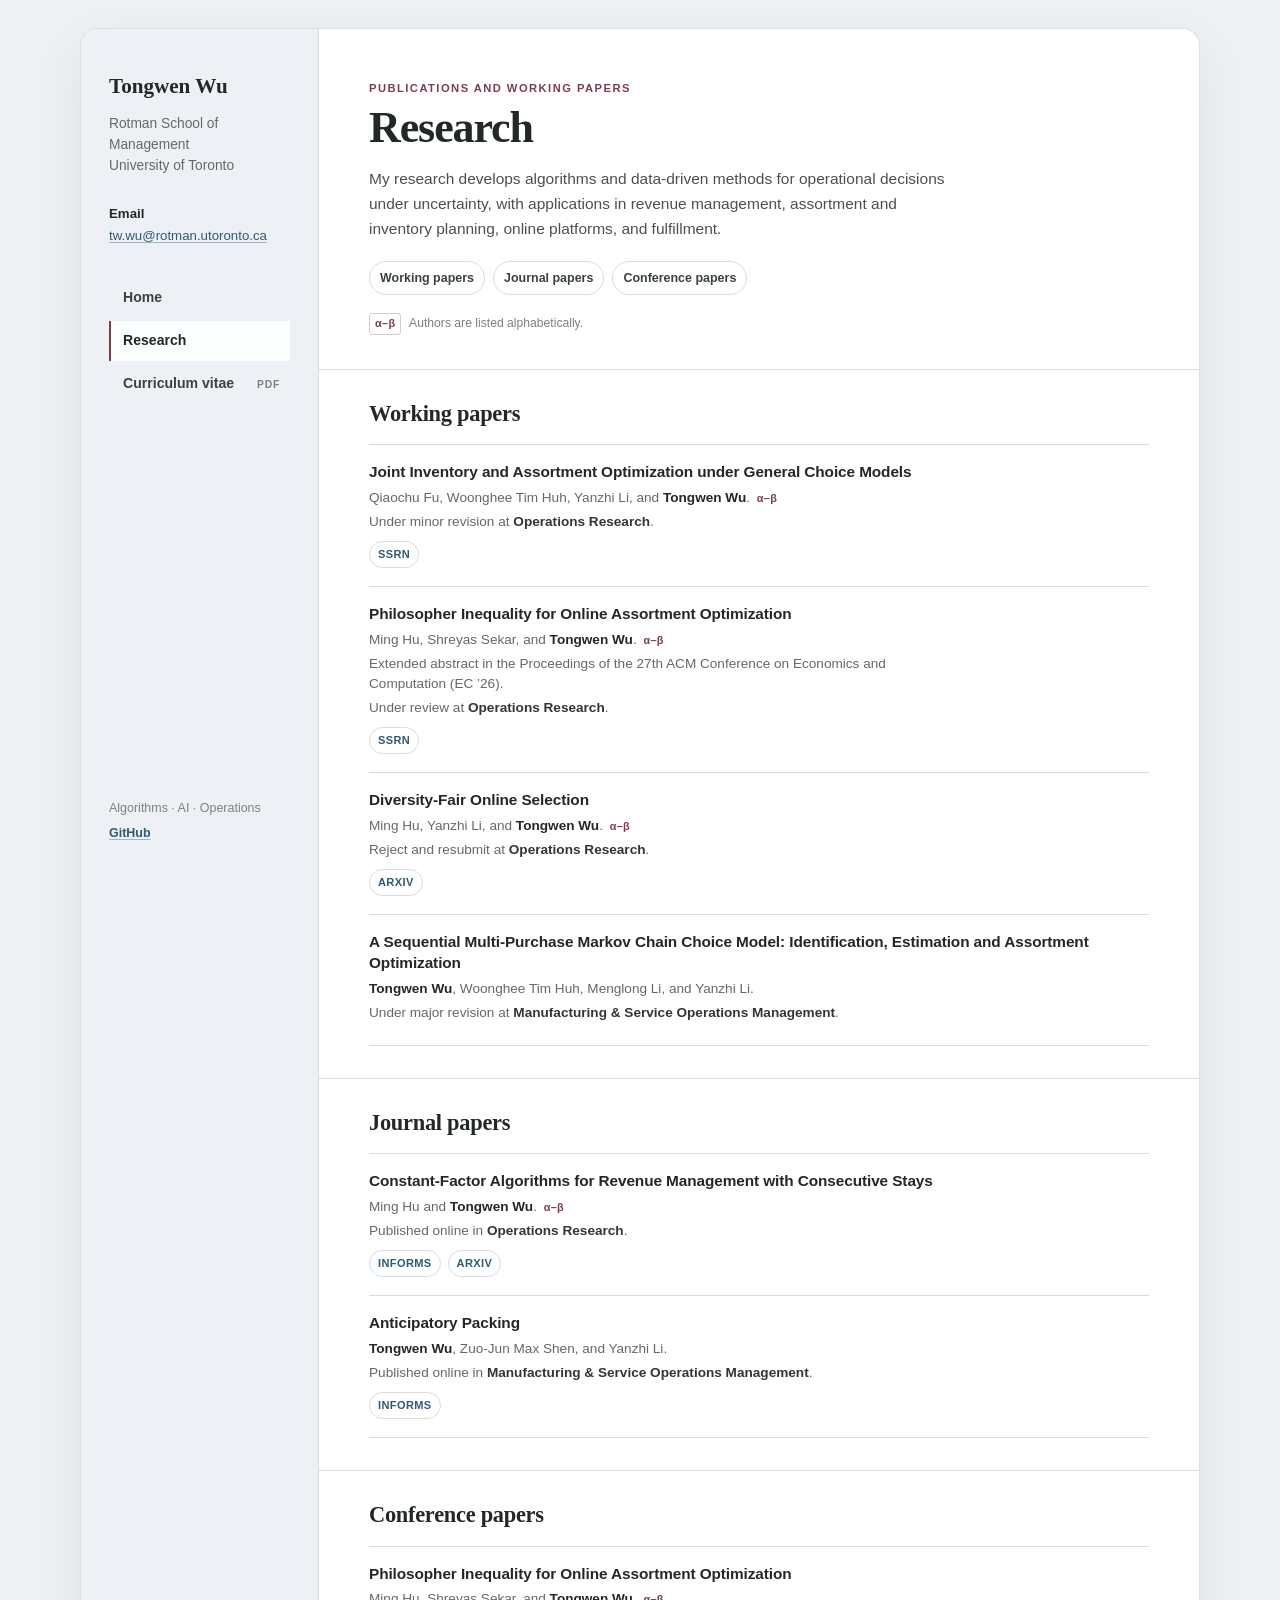
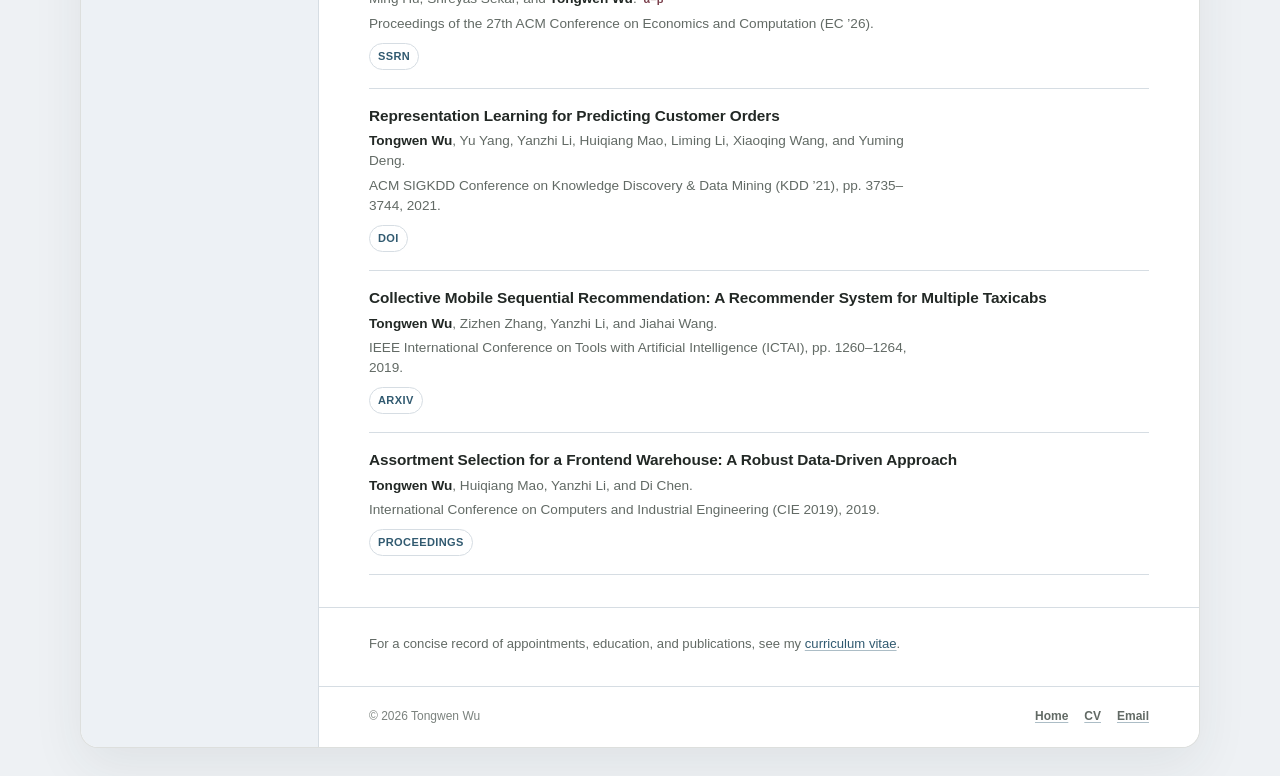
==== research.html @ c8f0261d "Add Constant-Factor paper publisher link" ====
<!doctype html>
<html lang="en">
<head>
  <meta charset="utf-8">
  <meta name="viewport" content="width=device-width, initial-scale=1">
  <meta name="theme-color" content="#eef1f4">
  <meta name="description" content="Research by Tongwen Wu on data-driven decision-making, revenue management, online algorithms, and platform design.">
  <meta property="og:type" content="website">
  <meta property="og:url" content="https://wtw666.github.io/research.html">
  <meta property="og:title" content="Research · Tongwen Wu">
  <meta property="og:description" content="Working papers, journal papers, and conference publications in operations, algorithms, and AI.">
  <meta property="og:image" content="https://wtw666.github.io/assets/og.jpg">
  <meta property="og:image:width" content="1200">
  <meta property="og:image:height" content="630">
  <meta property="og:image:alt" content="Tongwen Wu — Operations, Algorithms, and AI">
  <meta name="twitter:card" content="summary_large_image">
  <title>Research · Tongwen Wu</title>
  <link rel="stylesheet" href="styles.css">
  <script defer src="script.js"></script>
  <!-- Google tag (gtag.js) -->
  <script async src="https://www.googletagmanager.com/gtag/js?id=G-4ZFYF3Q4NW"></script>
  <script>
    window.dataLayer = window.dataLayer || [];
    function gtag(){dataLayer.push(arguments);}
    gtag('js', new Date());
    gtag('config', 'G-4ZFYF3Q4NW');
  </script>
</head>
<body>
  <a class="skip-link" href="#main">Skip to content</a>

  <div class="site-frame">
    <aside class="profile-rail" aria-label="Profile and navigation">
      <div class="rail-inner">
        <div>
          <a class="rail-name" href="index.html">Tongwen Wu</a>
          <p class="rail-affiliation">Rotman School of Management<br>University of Toronto</p>
          <p class="rail-contact">
            <span>Email</span>
            <a href="mailto:tw.wu@rotman.utoronto.ca">tw.wu@rotman.utoronto.ca</a>
          </p>
        </div>

        <nav class="rail-nav" aria-label="Primary navigation">
          <a href="index.html">Home</a>
          <a href="research.html" aria-current="page">Research</a>
          <a href="assets/Tongwen_Wu_CV.pdf">Curriculum vitae <span>PDF</span></a>
        </nav>

        <div class="rail-footer">
          <p>Algorithms · AI · Operations</p>
          <a href="https://github.com/wtw666">GitHub</a>
        </div>
      </div>
    </aside>

    <div class="page-panel">
      <header class="mobile-header">
        <a class="mobile-name" href="index.html">Tongwen Wu</a>
        <nav aria-label="Mobile navigation">
          <a href="index.html">Home</a>
          <a href="research.html" aria-current="page">Research</a>
          <a href="assets/Tongwen_Wu_CV.pdf">CV</a>
        </nav>
      </header>

      <main id="main" class="research-main">
        <header class="page-heading">
          <p class="eyebrow">Publications and working papers</p>
          <h1>Research</h1>
          <p class="intro">
            My research develops algorithms and data-driven methods for operational decisions under uncertainty, with applications in revenue management, assortment and inventory planning, online platforms, and fulfillment.
          </p>
          <nav class="section-index" aria-label="Research sections">
            <a href="#working-papers">Working papers</a>
            <a href="#journal-papers">Journal papers</a>
            <a href="#conference-papers">Conference papers</a>
          </nav>
          <p class="author-order-note"><span>α–β</span> Authors are listed alphabetically.</p>
        </header>

        <section class="research-section" aria-labelledby="working-papers">
          <h2 id="working-papers">Working papers</h2>
          <ol class="publication-list">
            <li class="publication-entry">
              <h3>Joint Inventory and Assortment Optimization under General Choice Models</h3>
              <p class="authors">Qiaochu Fu, Woonghee Tim Huh, Yanzhi Li, and <strong>Tongwen Wu</strong>. <span class="author-order" aria-label="Authors listed alphabetically">α–β</span></p>
              <p class="venue">Under minor revision at <strong>Operations Research</strong>.</p>
              <p class="resource-links"><a href="https://papers.ssrn.com/sol3/papers.cfm?abstract_id=7009619">SSRN</a></p>
            </li>

            <li class="publication-entry">
              <h3>Philosopher Inequality for Online Assortment Optimization</h3>
              <p class="authors">Ming Hu, Shreyas Sekar, and <strong>Tongwen Wu</strong>. <span class="author-order" aria-label="Authors listed alphabetically">α–β</span></p>
              <p class="venue">Extended abstract in the Proceedings of the 27th ACM Conference on Economics and Computation (EC ’26).</p>
              <p class="venue">Under review at <strong>Operations Research</strong>.</p>
              <p class="resource-links"><a href="https://papers.ssrn.com/sol3/papers.cfm?abstract_id=6926638">SSRN</a></p>
            </li>

            <li class="publication-entry">
              <h3>Diversity-Fair Online Selection</h3>
              <p class="authors">Ming Hu, Yanzhi Li, and <strong>Tongwen Wu</strong>. <span class="author-order" aria-label="Authors listed alphabetically">α–β</span></p>
              <p class="venue">Reject and resubmit at <strong>Operations Research</strong>.</p>
              <p class="resource-links"><a href="https://arxiv.org/abs/2504.10389">arXiv</a></p>
            </li>

            <li class="publication-entry" id="multi-purchase-markov">
              <h3>A Sequential Multi-Purchase Markov Chain Choice Model: Identification, Estimation and Assortment Optimization</h3>
              <p class="authors"><strong>Tongwen Wu</strong>, Woonghee Tim Huh, Menglong Li, and Yanzhi Li.</p>
              <p class="venue">Under major revision at <strong>Manufacturing &amp; Service Operations Management</strong>.</p>
            </li>
          </ol>
        </section>

        <section class="research-section" aria-labelledby="journal-papers">
          <h2 id="journal-papers">Journal papers</h2>
          <ol class="publication-list">
            <li class="publication-entry">
              <h3>Constant-Factor Algorithms for Revenue Management with Consecutive Stays</h3>
              <p class="authors">Ming Hu and <strong>Tongwen Wu</strong>. <span class="author-order" aria-label="Authors listed alphabetically">α–β</span></p>
              <p class="venue">Published online in <strong>Operations Research</strong>.</p>
              <p class="resource-links"><a href="https://pubsonline.informs.org/doi/abs/10.1287/opre.2025.1994">INFORMS</a><a href="https://arxiv.org/abs/2506.00909">arXiv</a></p>
            </li>

            <li class="publication-entry" id="anticipatory-packing">
              <h3>Anticipatory Packing</h3>
              <p class="authors"><strong>Tongwen Wu</strong>, Zuo-Jun Max Shen, and Yanzhi Li.</p>
              <p class="venue">Published online in <strong>Manufacturing &amp; Service Operations Management</strong>.</p>
              <p class="resource-links"><a href="https://pubsonline.informs.org/doi/abs/10.1287/msom.2024.0866?journalCode=msom">INFORMS</a></p>
            </li>
          </ol>
        </section>

        <section class="research-section" aria-labelledby="conference-papers">
          <h2 id="conference-papers">Conference papers</h2>
          <ol class="publication-list">
            <li class="publication-entry">
              <h3>Philosopher Inequality for Online Assortment Optimization</h3>
              <p class="authors">Ming Hu, Shreyas Sekar, and <strong>Tongwen Wu</strong>. <span class="author-order" aria-label="Authors listed alphabetically">α–β</span></p>
              <p class="venue">Proceedings of the 27th ACM Conference on Economics and Computation (EC ’26).</p>
              <p class="resource-links"><a href="https://papers.ssrn.com/sol3/papers.cfm?abstract_id=6926638">SSRN</a></p>
            </li>

            <li class="publication-entry">
              <h3>Representation Learning for Predicting Customer Orders</h3>
              <p class="authors"><strong>Tongwen Wu</strong>, Yu Yang, Yanzhi Li, Huiqiang Mao, Liming Li, Xiaoqing Wang, and Yuming Deng.</p>
              <p class="venue">ACM SIGKDD Conference on Knowledge Discovery &amp; Data Mining (KDD ’21), pp. 3735–3744, 2021.</p>
              <p class="resource-links"><a href="https://doi.org/10.1145/3447548.3467170">DOI</a></p>
            </li>

            <li class="publication-entry">
              <h3>Collective Mobile Sequential Recommendation: A Recommender System for Multiple Taxicabs</h3>
              <p class="authors"><strong>Tongwen Wu</strong>, Zizhen Zhang, Yanzhi Li, and Jiahai Wang.</p>
              <p class="venue">IEEE International Conference on Tools with Artificial Intelligence (ICTAI), pp. 1260–1264, 2019.</p>
              <p class="resource-links"><a href="https://arxiv.org/abs/1906.09372">arXiv</a></p>
            </li>

            <li class="publication-entry">
              <h3>Assortment Selection for a Frontend Warehouse: A Robust Data-Driven Approach</h3>
              <p class="authors"><strong>Tongwen Wu</strong>, Huiqiang Mao, Yanzhi Li, and Di Chen.</p>
              <p class="venue">International Conference on Computers and Industrial Engineering (CIE 2019), 2019.</p>
              <p class="resource-links"><a href="https://www.proceedings.com/content/052/052787webtoc.pdf">Proceedings</a></p>
            </li>
          </ol>
        </section>

        <p class="research-note">
          For a concise record of appointments, education, and publications, see my <a href="assets/Tongwen_Wu_CV.pdf">curriculum vitae</a>.
        </p>
      </main>

      <footer class="site-footer">
        <span>© <span id="year">2026</span> Tongwen Wu</span>
        <div>
          <a href="index.html">Home</a>
          <a href="assets/Tongwen_Wu_CV.pdf">CV</a>
          <a href="mailto:tw.wu@rotman.utoronto.ca">Email</a>
        </div>
      </footer>
    </div>
  </div>

  <!-- Cloudflare Web Analytics --><script type='module' src='https://static.cloudflareinsights.com/beacon.min.js' data-cf-beacon='{"token": "7970414050414902a3745abfa31a09fa"}'></script><!-- End Cloudflare Web Analytics -->
</body>
</html>
---- styles.css ----
:root {
  --canvas: #eef1f4;
  --paper: #ffffff;
  --rail: #edf1f5;
  --soft: #f5f7f9;
  --ink: #222825;
  --muted: #626a65;
  --faint: #7b827e;
  --rule: #d6dde3;
  --pine: #365f56;
  --pine-dark: #294940;
  --burgundy: #7a3f4b;
  --link: #315a70;
  --serif: Charter, "Iowan Old Style", "Palatino Linotype", Palatino, Georgia, serif;
  --sans: -apple-system, BlinkMacSystemFont, "Segoe UI", Helvetica, Arial, sans-serif;
}

*,
*::before,
*::after {
  box-sizing: border-box;
}

html {
  scroll-behavior: smooth;
}

body {
  margin: 0;
  background: var(--canvas);
  color: var(--ink);
  font-family: var(--sans);
  font-size: 15.5px;
  line-height: 1.62;
  text-rendering: optimizeLegibility;
  -webkit-font-smoothing: antialiased;
}

img {
  display: block;
  max-width: 100%;
}

a {
  color: var(--link);
  text-decoration-color: rgba(49, 90, 112, 0.4);
  text-underline-offset: 0.18em;
  text-decoration-thickness: 1px;
}

a:hover {
  color: var(--pine-dark);
  text-decoration-color: currentColor;
}

a:focus-visible {
  outline: 2px solid var(--burgundy);
  outline-offset: 3px;
  border-radius: 2px;
}

p,
h1,
h2,
h3,
figure,
dl,
dd,
ol,
ul {
  margin-top: 0;
}

h1,
h2,
h3 {
  font-family: var(--serif);
  color: var(--ink);
}

h1 {
  margin-bottom: 18px;
  font-size: clamp(2.25rem, 4vw, 2.75rem);
  font-weight: 600;
  letter-spacing: -0.025em;
  line-height: 1.08;
}

h2 {
  margin-bottom: 12px;
  font-size: 1.46rem;
  font-weight: 600;
  letter-spacing: -0.012em;
  line-height: 1.22;
}

h3 {
  margin-bottom: 6px;
  font-size: 1.02rem;
  font-weight: 600;
  line-height: 1.35;
}

.skip-link {
  position: fixed;
  z-index: 100;
  top: 12px;
  left: 12px;
  transform: translateY(-160%);
  padding: 8px 12px;
  border: 1px solid var(--pine);
  border-radius: 4px;
  background: var(--paper);
  color: var(--pine-dark);
  font-weight: 700;
}

.skip-link:focus {
  transform: translateY(0);
}

.site-frame {
  display: grid;
  grid-template-columns: 238px minmax(0, 1fr);
  width: min(1120px, calc(100% - 48px));
  min-height: calc(100vh - 56px);
  margin: 28px auto;
  overflow: clip;
  border: 1px solid rgba(99, 108, 101, 0.22);
  border-radius: 18px;
  background: var(--paper);
  box-shadow: 0 18px 52px rgba(46, 51, 47, 0.075);
}

.profile-rail {
  border-right: 1px solid var(--rule);
  background: var(--rail);
}

.rail-inner {
  position: sticky;
  top: 28px;
  display: flex;
  flex-direction: column;
  min-height: calc(100vh - 58px);
  padding: 40px 28px 28px;
}

.rail-name,
.mobile-name {
  color: var(--ink);
  font-family: var(--serif);
  font-weight: 700;
  text-decoration: none;
}

.rail-name {
  display: inline-block;
  margin-bottom: 11px;
  font-size: 1.32rem;
}

.rail-affiliation {
  margin-bottom: 28px;
  color: var(--muted);
  font-size: 0.86rem;
  line-height: 1.5;
}

.rail-contact {
  margin-bottom: 32px;
  font-size: 0.83rem;
  line-height: 1.45;
}

.rail-contact span {
  display: block;
  margin-bottom: 3px;
  color: var(--ink);
  font-weight: 700;
}

.rail-contact a {
  overflow-wrap: anywhere;
}

.rail-nav {
  display: grid;
  gap: 3px;
}

.rail-nav a {
  display: flex;
  align-items: baseline;
  justify-content: space-between;
  min-height: 40px;
  padding: 8px 10px 8px 12px;
  border-left: 2px solid transparent;
  color: #39423e;
  font-size: 0.88rem;
  font-weight: 600;
  text-decoration: none;
}

.rail-nav a:hover {
  background: rgba(255, 255, 255, 0.58);
  color: var(--pine-dark);
}

.rail-nav a[aria-current="page"] {
  border-left-color: var(--burgundy);
  background: rgba(255, 255, 255, 0.82);
  color: var(--ink);
}

.rail-nav a span {
  color: var(--faint);
  font-size: 0.64rem;
  font-weight: 700;
  letter-spacing: 0.08em;
}

.rail-footer {
  margin-top: auto;
  padding-top: 28px;
  color: var(--faint);
  font-size: 0.78rem;
}

.rail-footer p {
  margin-bottom: 5px;
}

.rail-footer a {
  font-weight: 600;
}

.page-panel {
  min-width: 0;
  background: var(--paper);
}

.mobile-header {
  display: none;
}

.section-block,
.page-heading,
.research-section,
.contact-band {
  padding-right: 50px;
  padding-left: 50px;
}

.section-block {
  padding-top: 36px;
  padding-bottom: 36px;
  border-top: 1px solid var(--rule);
}

.hero {
  display: grid;
  grid-template-columns: minmax(0, 1fr) 170px;
  gap: 34px;
  align-items: start;
  padding-top: 50px;
  padding-bottom: 42px;
  border-top: 0;
}

.hero-copy {
  max-width: 670px;
}

.eyebrow {
  margin-bottom: 8px;
  color: var(--burgundy);
  font-size: 0.7rem;
  font-weight: 800;
  letter-spacing: 0.13em;
  line-height: 1.3;
  text-transform: uppercase;
}

.profile-intro {
  max-width: 68ch;
  margin-bottom: 26px;
  color: #454d49;
}

.hero h2 {
  max-width: 26ch;
  margin-bottom: 10px;
  font-size: 1.42rem;
}

.intro {
  max-width: 68ch;
  color: #48514d;
}

.hero .intro {
  margin-bottom: 20px;
}

.research-fields {
  display: grid;
  grid-template-columns: repeat(2, minmax(0, 1fr));
  gap: 8px;
  margin: 0 0 20px;
  padding: 0;
  list-style: none;
}

.research-fields li {
  display: flex;
  align-items: center;
  min-height: 38px;
  padding: 7px 11px;
  border: 1px solid var(--rule);
  border-left: 3px solid var(--pine);
  border-radius: 5px;
  background: var(--soft);
  color: #303733;
  font-size: 0.82rem;
  font-weight: 700;
  line-height: 1.3;
}

.hero-links {
  display: flex;
  flex-wrap: wrap;
  gap: 8px;
  margin-bottom: 0;
}

.hero-links a {
  display: inline-flex;
  align-items: center;
  min-height: 36px;
  padding: 6px 11px;
  border: 1px solid var(--rule);
  border-radius: 999px;
  background: var(--paper);
  color: var(--ink);
  font-size: 0.8rem;
  font-weight: 700;
  text-decoration: none;
}

.hero-links a:first-child {
  border-color: var(--pine);
  background: var(--pine);
  color: #fff;
}

.hero-links a:hover {
  border-color: var(--pine);
  color: var(--pine-dark);
}

.hero-links a:first-child:hover {
  background: var(--pine-dark);
  color: #fff;
}

.portrait {
  margin: 4px 0 0;
}

.portrait img {
  width: 170px;
  height: auto;
  border: 1px solid var(--rule);
  border-radius: 12px;
  background: var(--soft);
}

.section-heading {
  margin-bottom: 22px;
}

.section-heading h2 {
  margin-bottom: 0;
}

.heading-with-link {
  display: flex;
  align-items: end;
  justify-content: space-between;
  gap: 20px;
}

.heading-with-link > a {
  flex: 0 0 auto;
  font-size: 0.82rem;
  font-weight: 700;
}

.academic-path {
  display: grid;
  grid-template-columns: repeat(2, minmax(0, 1fr));
  gap: 0 28px;
  margin-bottom: 0;
}

.academic-path > div {
  display: grid;
  grid-template-columns: 66px minmax(0, 1fr);
  gap: 12px;
  padding: 14px 0;
  border-top: 1px solid var(--rule);
}

.academic-path dt {
  color: var(--burgundy);
  font-size: 0.72rem;
  font-weight: 800;
  letter-spacing: 0.03em;
}

.academic-path dd {
  margin-bottom: 0;
}

.academic-path strong,
.academic-path span {
  display: block;
}

.academic-path strong {
  margin-bottom: 2px;
  font-family: var(--serif);
  font-size: 0.96rem;
  line-height: 1.35;
}

.academic-path span {
  color: var(--muted);
  font-size: 0.82rem;
  line-height: 1.45;
}

.agenda-list {
  display: grid;
  gap: 10px;
  counter-reset: research-theme;
}

.agenda-list article {
  display: grid;
  grid-template-columns: 34px minmax(0, 1fr);
  gap: 12px;
  align-items: start;
  padding: 15px 17px;
  border: 1px solid var(--rule);
  border-radius: 9px;
  background: var(--soft);
  counter-increment: research-theme;
}

.agenda-list article::before {
  content: "0" counter(research-theme);
  padding-top: 1px;
  color: var(--pine);
  font-family: var(--serif);
  font-size: 0.88rem;
  font-weight: 700;
}

.agenda-list h3 {
  margin-bottom: 3px;
  font-family: var(--sans);
  font-size: 0.9rem;
  font-weight: 750;
}

.agenda-list p {
  margin-bottom: 0;
  color: var(--muted);
  font-size: 0.86rem;
  line-height: 1.5;
}

.selected-publications,
.publication-list {
  margin-bottom: 0;
  padding: 0;
  list-style: none;
}

.selected-publications {
  border-bottom: 1px solid var(--rule);
}

.selected-publications > li {
  display: grid;
  grid-template-columns: 138px minmax(0, 1fr);
  gap: 22px;
  padding: 19px 0 18px;
  border-top: 1px solid var(--rule);
}

.publication-status {
  margin-bottom: 0;
  color: var(--pine);
  font-size: 0.68rem;
  font-weight: 800;
  letter-spacing: 0.055em;
  line-height: 1.45;
  text-transform: uppercase;
}

.selected-publications h3 {
  margin-bottom: 5px;
  font-size: 1rem;
}

.selected-publications li > div > p:not(.resource-links) {
  margin-bottom: 8px;
  color: var(--muted);
  font-size: 0.86rem;
  line-height: 1.52;
}

.resource-links {
  display: flex;
  flex-wrap: wrap;
  gap: 7px;
  margin-bottom: 0;
}

.resource-links a {
  display: inline-flex;
  align-items: center;
  min-height: 27px;
  padding: 2px 8px;
  border: 1px solid var(--rule);
  border-radius: 999px;
  color: var(--link);
  font-size: 0.69rem;
  font-weight: 800;
  letter-spacing: 0.035em;
  line-height: 1;
  text-decoration: none;
  text-transform: uppercase;
}

.resource-links a:hover {
  border-color: var(--pine);
  color: var(--pine-dark);
}

.background-copy {
  max-width: 70ch;
}

.background-copy p {
  margin-bottom: 14px;
  color: #49514d;
}

.background-copy p:last-child {
  margin-bottom: 0;
}

.contact-band {
  display: grid;
  grid-template-columns: 0.75fr 1.25fr;
  gap: 30px;
  padding-top: 30px;
  padding-bottom: 30px;
  border-top: 1px solid var(--rule);
  background: var(--soft);
}

.contact-band h2 {
  margin-bottom: 0;
  font-size: 1.28rem;
}

.contact-band p {
  margin-bottom: 6px;
  color: var(--muted);
  font-size: 0.88rem;
}

.site-footer {
  display: flex;
  align-items: center;
  justify-content: space-between;
  gap: 20px;
  padding: 20px 50px;
  border-top: 1px solid var(--rule);
  color: var(--faint);
  font-size: 0.75rem;
}

.site-footer div {
  display: flex;
  flex-wrap: wrap;
  gap: 16px;
}

.site-footer a {
  color: var(--muted);
  font-weight: 600;
}

.page-heading {
  padding-top: 52px;
  padding-bottom: 34px;
}

.page-heading h1 {
  margin-bottom: 15px;
}

.page-heading .intro {
  margin-bottom: 20px;
}

.section-index {
  display: flex;
  flex-wrap: wrap;
  gap: 8px;
  margin-bottom: 18px;
}

.section-index a {
  display: inline-flex;
  align-items: center;
  min-height: 34px;
  padding: 5px 10px;
  border: 1px solid var(--rule);
  border-radius: 999px;
  color: #39423e;
  font-size: 0.78rem;
  font-weight: 700;
  text-decoration: none;
}

.section-index a:hover {
  border-color: var(--pine);
  color: var(--pine-dark);
}

.author-order-note {
  margin-bottom: 0;
  color: var(--faint);
  font-size: 0.76rem;
}

.author-order-note span,
.author-order {
  display: inline-block;
  color: var(--burgundy);
  font-family: var(--sans);
  font-size: 0.68rem;
  font-weight: 800;
  letter-spacing: 0.03em;
}

.author-order-note span {
  margin-right: 5px;
  padding: 1px 5px;
  border: 1px solid rgba(122, 63, 75, 0.28);
  border-radius: 3px;
}

.author-order {
  margin-left: 3px;
}

.research-section {
  padding-top: 30px;
  padding-bottom: 32px;
  border-top: 1px solid var(--rule);
}

.research-section h2 {
  margin-bottom: 17px;
  font-size: 1.4rem;
  scroll-margin-top: 26px;
}

.publication-list {
  border-bottom: 1px solid var(--rule);
}

.publication-entry {
  padding: 17px 0 18px;
  border-top: 1px solid var(--rule);
}

.publication-entry h3 {
  margin-bottom: 5px;
  font-family: var(--sans);
  font-size: 0.96rem;
  font-weight: 750;
  letter-spacing: -0.006em;
}

.publication-entry p {
  max-width: 74ch;
}

.publication-entry .authors,
.publication-entry .venue {
  margin-bottom: 4px;
  color: var(--muted);
  font-size: 0.85rem;
  line-height: 1.48;
}

.publication-entry .authors strong {
  color: var(--ink);
}

.publication-entry .venue strong {
  color: #303733;
}

.publication-entry .resource-links {
  margin-top: 9px;
}

#anticipatory-packing {
  scroll-margin-top: 26px;
}

.research-note {
  margin: 0;
  padding: 25px 50px 32px;
  border-top: 1px solid var(--rule);
  color: var(--muted);
  font-size: 0.82rem;
}

@media (max-width: 1020px) {
  .site-frame {
    grid-template-columns: 218px minmax(0, 1fr);
    width: calc(100% - 28px);
    margin: 14px auto;
  }

  .rail-inner {
    top: 14px;
    min-height: calc(100vh - 30px);
    padding-right: 22px;
    padding-left: 22px;
  }

  .section-block,
  .page-heading,
  .research-section,
  .contact-band {
    padding-right: 38px;
    padding-left: 38px;
  }

  .hero {
    grid-template-columns: minmax(0, 1fr) 152px;
    gap: 26px;
  }

  .portrait img {
    width: 152px;
  }

  .site-footer {
    padding-right: 38px;
    padding-left: 38px;
  }

  .research-note {
    padding-right: 38px;
    padding-left: 38px;
  }
}

@media (max-width: 820px) {
  body {
    background: var(--paper);
  }

  .site-frame {
    display: block;
    width: 100%;
    min-height: 100vh;
    margin: 0;
    border: 0;
    border-radius: 0;
    box-shadow: none;
  }

  .profile-rail {
    display: none;
  }

  .mobile-header {
    position: sticky;
    z-index: 20;
    top: 0;
    display: flex;
    align-items: center;
    justify-content: space-between;
    gap: 20px;
    min-height: 58px;
    padding: 9px 28px;
    border-bottom: 1px solid var(--rule);
    background: rgba(255, 255, 255, 0.96);
    backdrop-filter: blur(10px);
  }

  .mobile-name {
    flex: 0 0 auto;
    font-size: 1.03rem;
  }

  .mobile-header nav {
    display: flex;
    align-items: center;
    gap: 17px;
  }

  .mobile-header nav a {
    position: relative;
    display: inline-flex;
    align-items: center;
    min-height: 38px;
    color: var(--muted);
    font-size: 0.78rem;
    font-weight: 700;
    text-decoration: none;
  }

  .mobile-header nav a[aria-current="page"] {
    color: var(--ink);
  }

  .mobile-header nav a[aria-current="page"]::after {
    position: absolute;
    right: 0;
    bottom: 1px;
    left: 0;
    height: 2px;
    background: var(--burgundy);
    content: "";
  }

  .research-section h2,
  #anticipatory-packing {
    scroll-margin-top: 76px;
  }
}

@media (max-width: 640px) {
  body {
    font-size: 15px;
  }

  .mobile-header {
    padding-right: 20px;
    padding-left: 20px;
  }

  .section-block,
  .page-heading,
  .research-section,
  .contact-band {
    padding-right: 24px;
    padding-left: 24px;
  }

  .hero {
    grid-template-columns: minmax(0, 1fr) 125px;
    gap: 22px;
    padding-top: 36px;
    padding-bottom: 32px;
  }

  .portrait img {
    width: 125px;
  }

  h1 {
    font-size: 2.18rem;
  }

  .hero h2 {
    font-size: 1.28rem;
  }

  .section-block {
    padding-top: 31px;
    padding-bottom: 31px;
  }

  .academic-path {
    grid-template-columns: 1fr;
  }

  .selected-publications > li {
    grid-template-columns: 1fr;
    gap: 7px;
  }

  .publication-status {
    max-width: 42ch;
  }

  .contact-band {
    grid-template-columns: 1fr;
    gap: 12px;
  }

  .site-footer {
    padding-right: 24px;
    padding-left: 24px;
  }

  .research-note {
    padding-right: 24px;
    padding-left: 24px;
  }
}

@media (max-width: 520px) {
  .mobile-header {
    align-items: flex-start;
    padding-top: 10px;
    padding-bottom: 8px;
  }

  .mobile-header nav {
    gap: 12px;
  }

  .hero {
    grid-template-columns: 1fr;
  }

  .portrait {
    order: -1;
    margin-top: 0;
  }

  .portrait img {
    width: 106px;
    border-radius: 9px;
  }

  .research-fields {
    grid-template-columns: 1fr;
  }

  .heading-with-link {
    align-items: flex-start;
    flex-direction: column;
    gap: 8px;
  }

  .academic-path > div {
    grid-template-columns: 58px minmax(0, 1fr);
  }

  .agenda-list article {
    grid-template-columns: 30px minmax(0, 1fr);
    padding-right: 14px;
    padding-left: 14px;
  }

  .site-footer {
    align-items: flex-start;
    flex-direction: column;
    gap: 8px;
  }
}

@media (max-width: 380px) {
  .mobile-header {
    display: block;
  }

  .mobile-name {
    display: inline-block;
    margin-bottom: 3px;
  }

  .mobile-header nav {
    justify-content: space-between;
  }
}

@media (prefers-reduced-motion: reduce) {
  html {
    scroll-behavior: auto;
  }
}

@media print {
  body {
    background: #fff;
    color: #000;
  }

  .site-frame {
    display: block;
    width: 100%;
    margin: 0;
    border: 0;
    box-shadow: none;
  }

  .profile-rail,
  .mobile-header,
  .hero-links,
  .section-index,
  .site-footer {
    display: none;
  }

  .section-block,
  .page-heading,
  .research-section,
  .contact-band {
    padding-right: 0;
    padding-left: 0;
  }
}
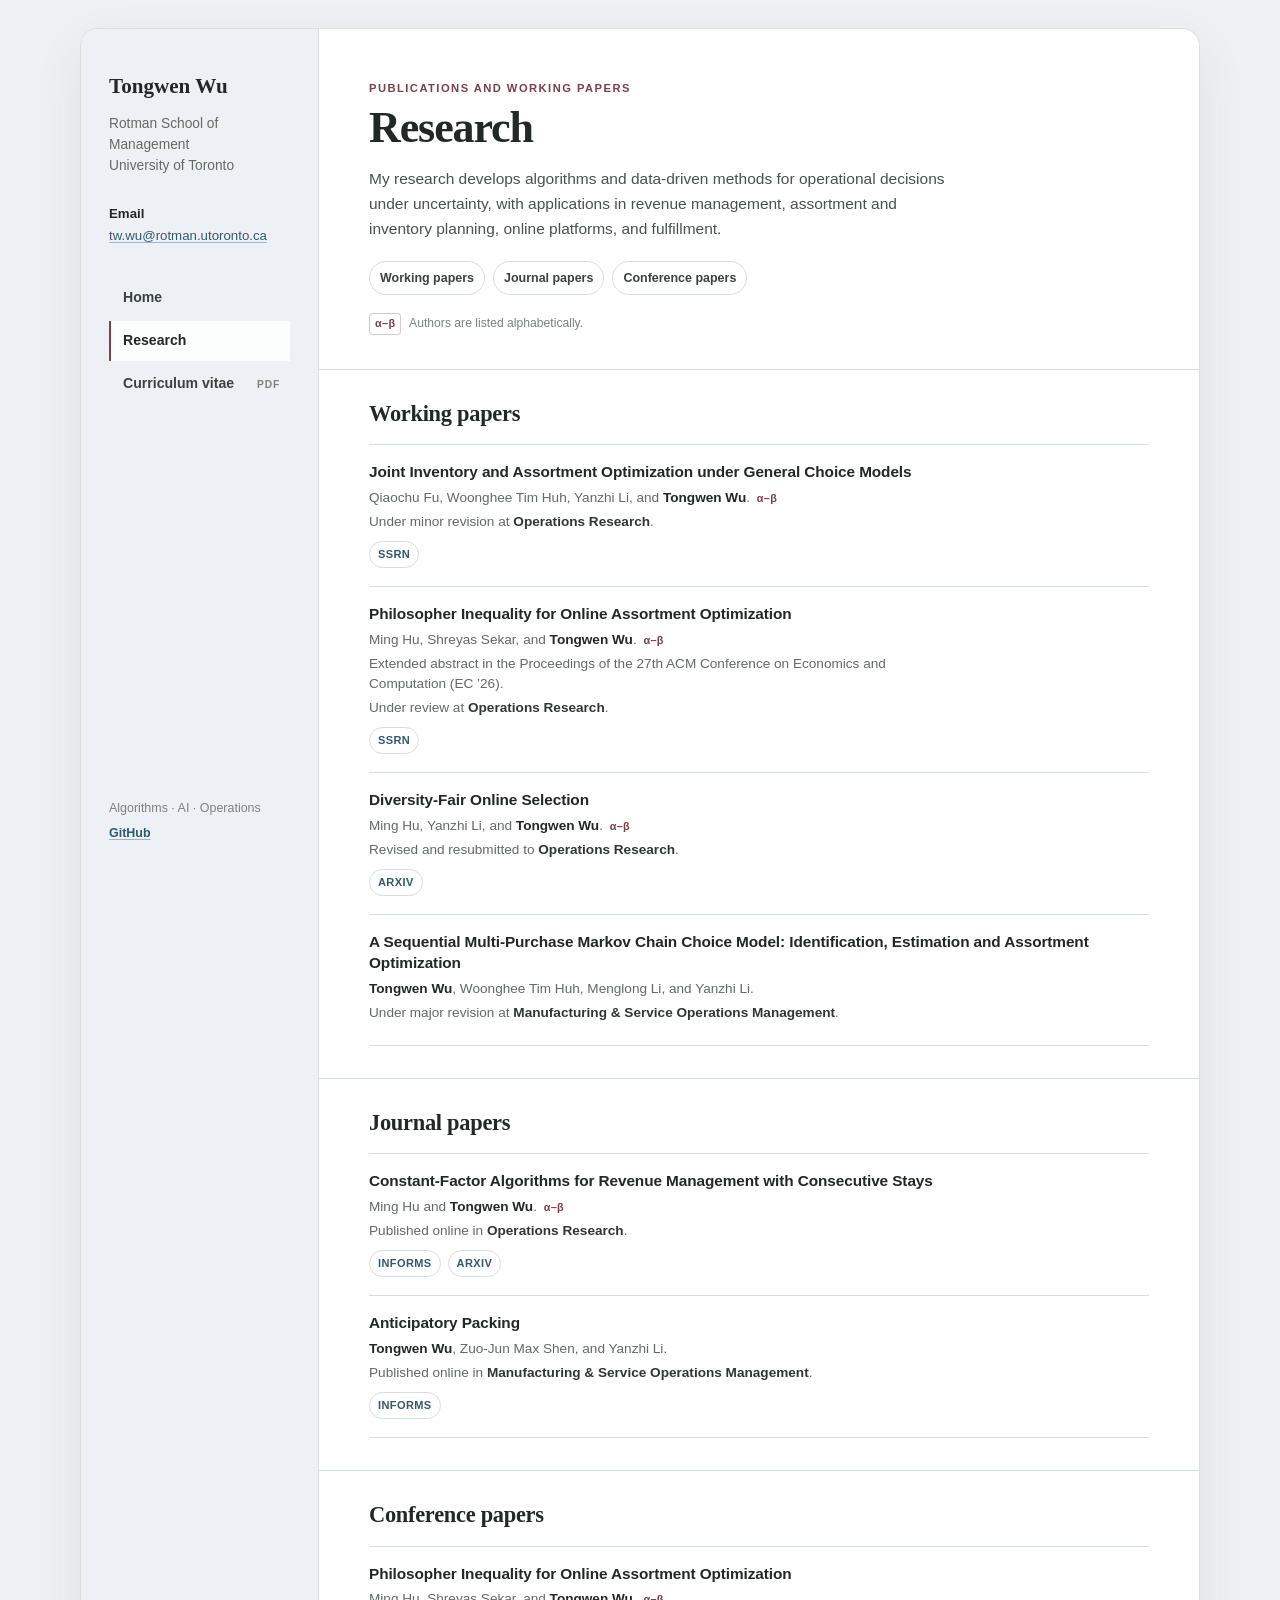
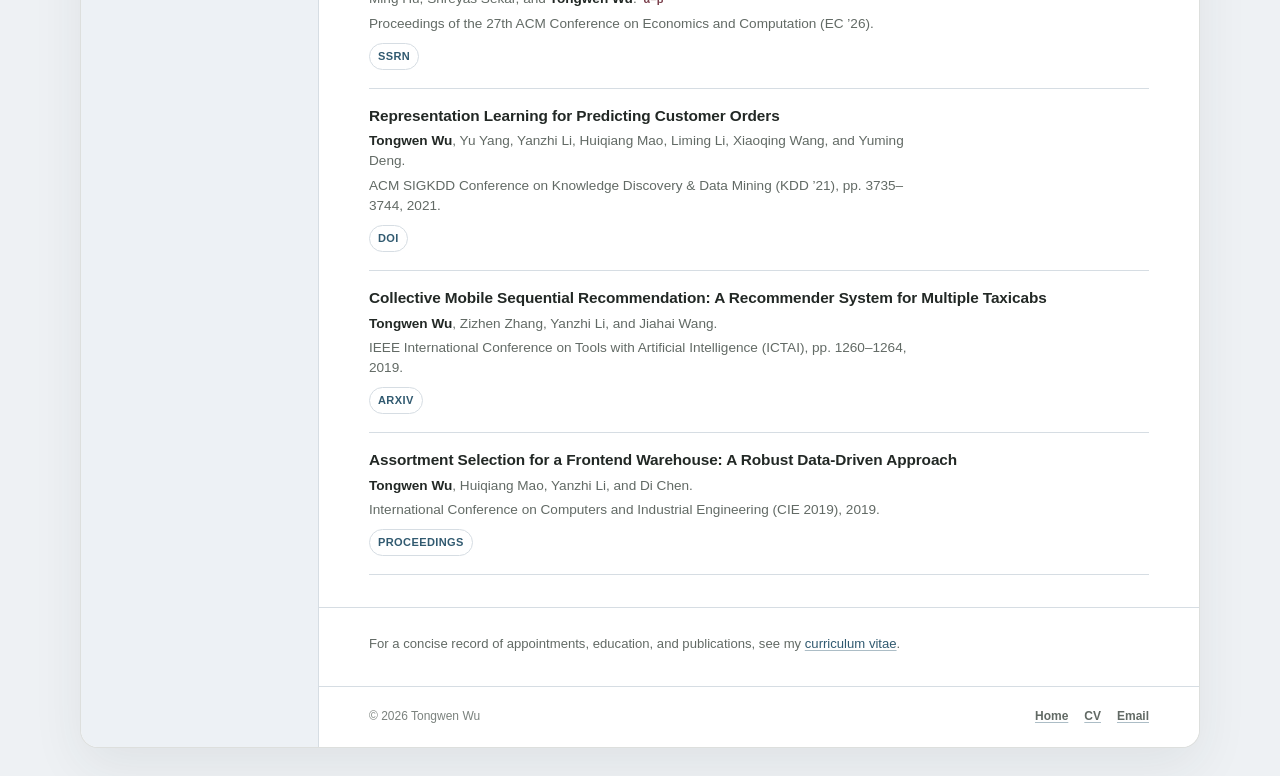
==== commit c427c6d5: "Update CV and Diversity-Fair paper status" ====
--- a/research.html
+++ b/research.html
@@ -100,7 +100,7 @@
             <li class="publication-entry">
               <h3>Diversity-Fair Online Selection</h3>
               <p class="authors">Ming Hu, Yanzhi Li, and <strong>Tongwen Wu</strong>. <span class="author-order" aria-label="Authors listed alphabetically">α–β</span></p>
-              <p class="venue">Reject and resubmit at <strong>Operations Research</strong>.</p>
+              <p class="venue">Revised and resubmitted to <strong>Operations Research</strong>.</p>
               <p class="resource-links"><a href="https://arxiv.org/abs/2504.10389">arXiv</a></p>
             </li>
 
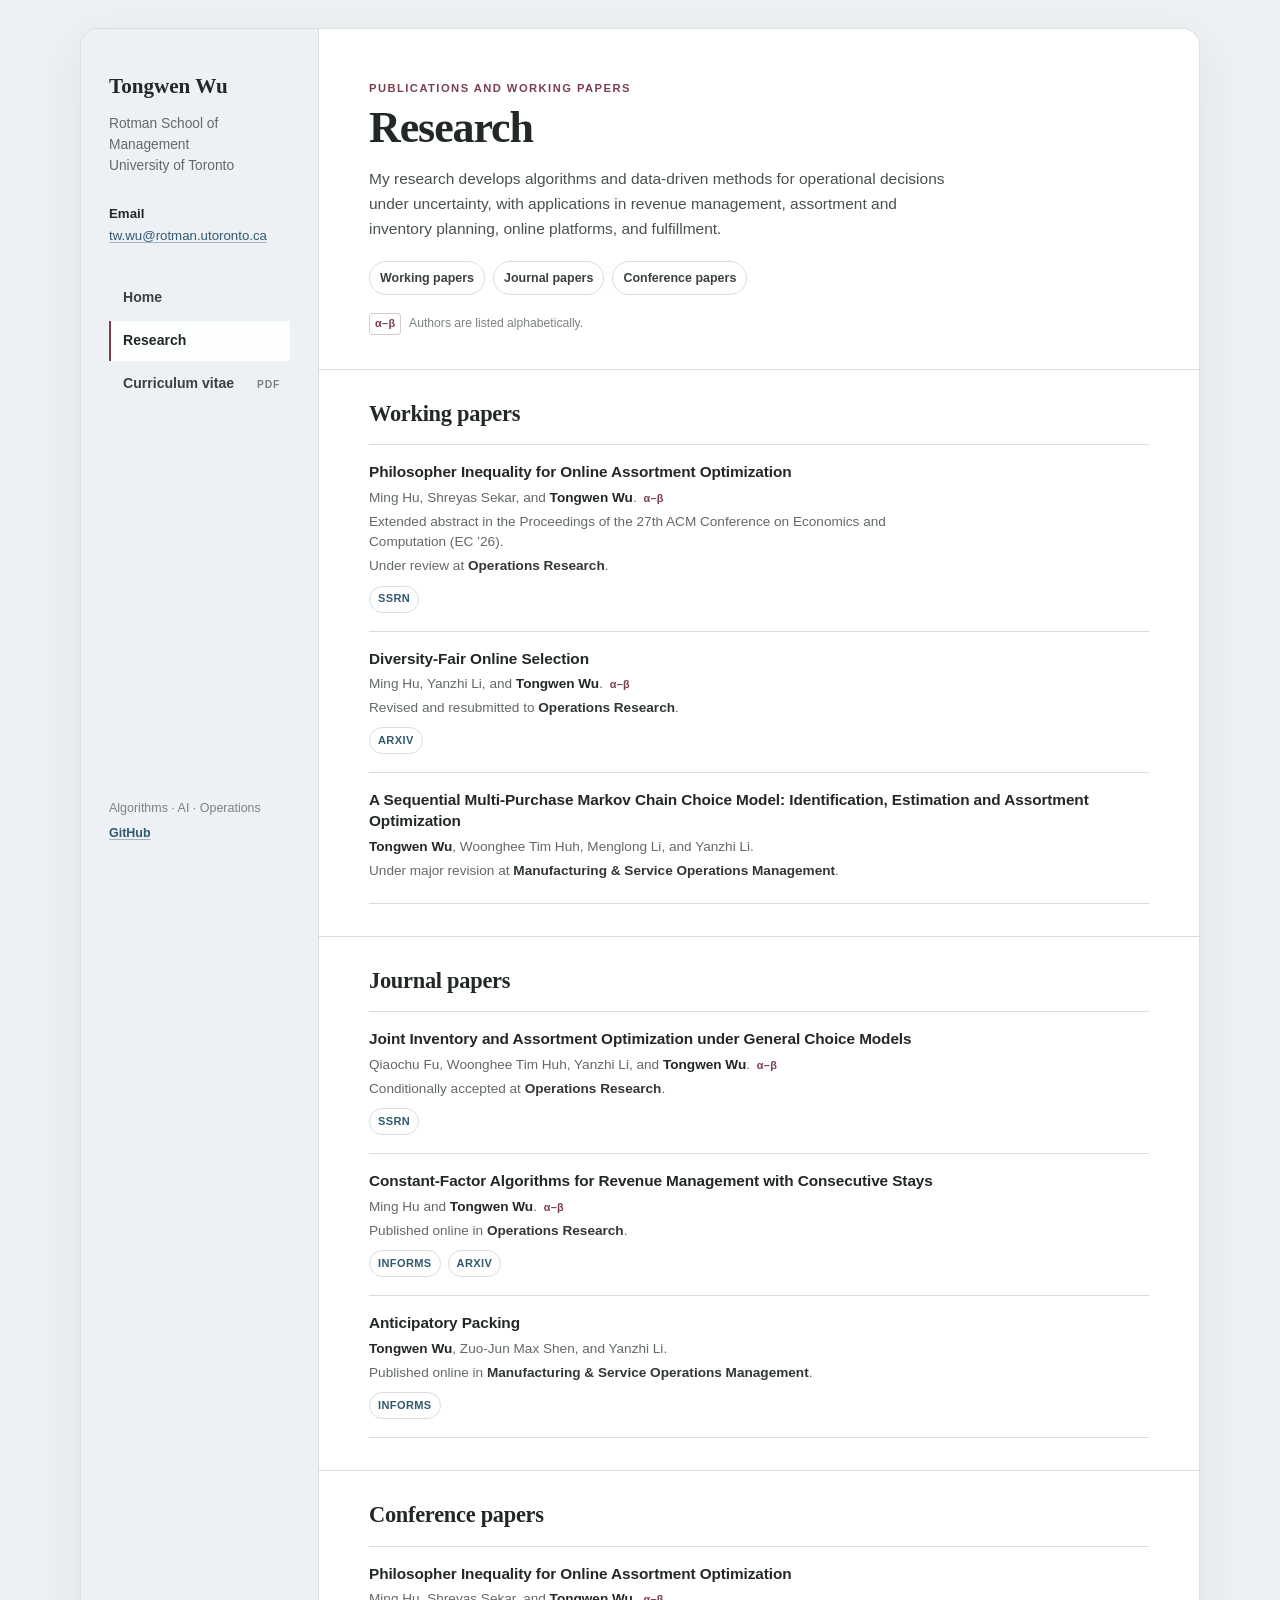
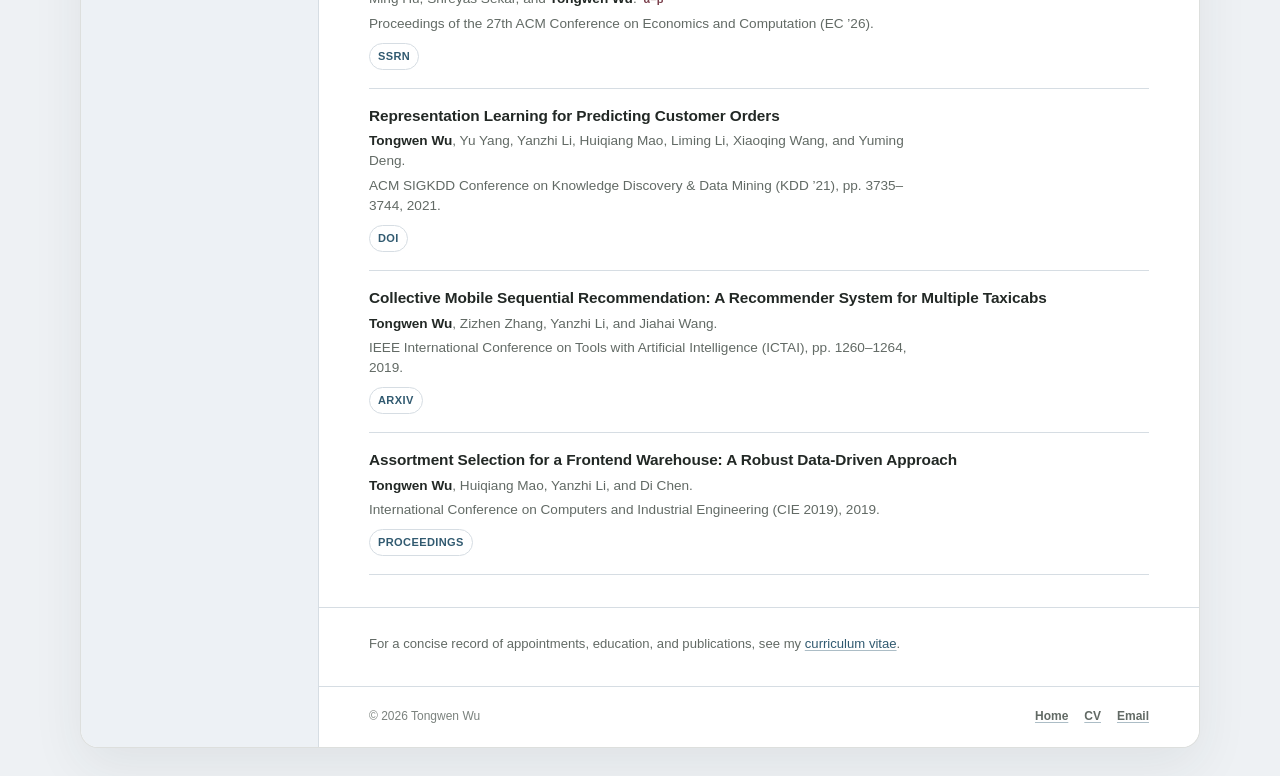
==== commit 54698f57: "Update CV and Joint Inventory paper status" ====
--- a/research.html
+++ b/research.html
@@ -83,13 +83,6 @@
           <h2 id="working-papers">Working papers</h2>
           <ol class="publication-list">
             <li class="publication-entry">
-              <h3>Joint Inventory and Assortment Optimization under General Choice Models</h3>
-              <p class="authors">Qiaochu Fu, Woonghee Tim Huh, Yanzhi Li, and <strong>Tongwen Wu</strong>. <span class="author-order" aria-label="Authors listed alphabetically">α–β</span></p>
-              <p class="venue">Under minor revision at <strong>Operations Research</strong>.</p>
-              <p class="resource-links"><a href="https://papers.ssrn.com/sol3/papers.cfm?abstract_id=7009619">SSRN</a></p>
-            </li>
-
-            <li class="publication-entry">
               <h3>Philosopher Inequality for Online Assortment Optimization</h3>
               <p class="authors">Ming Hu, Shreyas Sekar, and <strong>Tongwen Wu</strong>. <span class="author-order" aria-label="Authors listed alphabetically">α–β</span></p>
               <p class="venue">Extended abstract in the Proceedings of the 27th ACM Conference on Economics and Computation (EC ’26).</p>
@@ -115,6 +108,13 @@
         <section class="research-section" aria-labelledby="journal-papers">
           <h2 id="journal-papers">Journal papers</h2>
           <ol class="publication-list">
+            <li class="publication-entry">
+              <h3>Joint Inventory and Assortment Optimization under General Choice Models</h3>
+              <p class="authors">Qiaochu Fu, Woonghee Tim Huh, Yanzhi Li, and <strong>Tongwen Wu</strong>. <span class="author-order" aria-label="Authors listed alphabetically">α–β</span></p>
+              <p class="venue">Conditionally accepted at <strong>Operations Research</strong>.</p>
+              <p class="resource-links"><a href="https://papers.ssrn.com/sol3/papers.cfm?abstract_id=7009619">SSRN</a></p>
+            </li>
+
             <li class="publication-entry">
               <h3>Constant-Factor Algorithms for Revenue Management with Consecutive Stays</h3>
               <p class="authors">Ming Hu and <strong>Tongwen Wu</strong>. <span class="author-order" aria-label="Authors listed alphabetically">α–β</span></p>
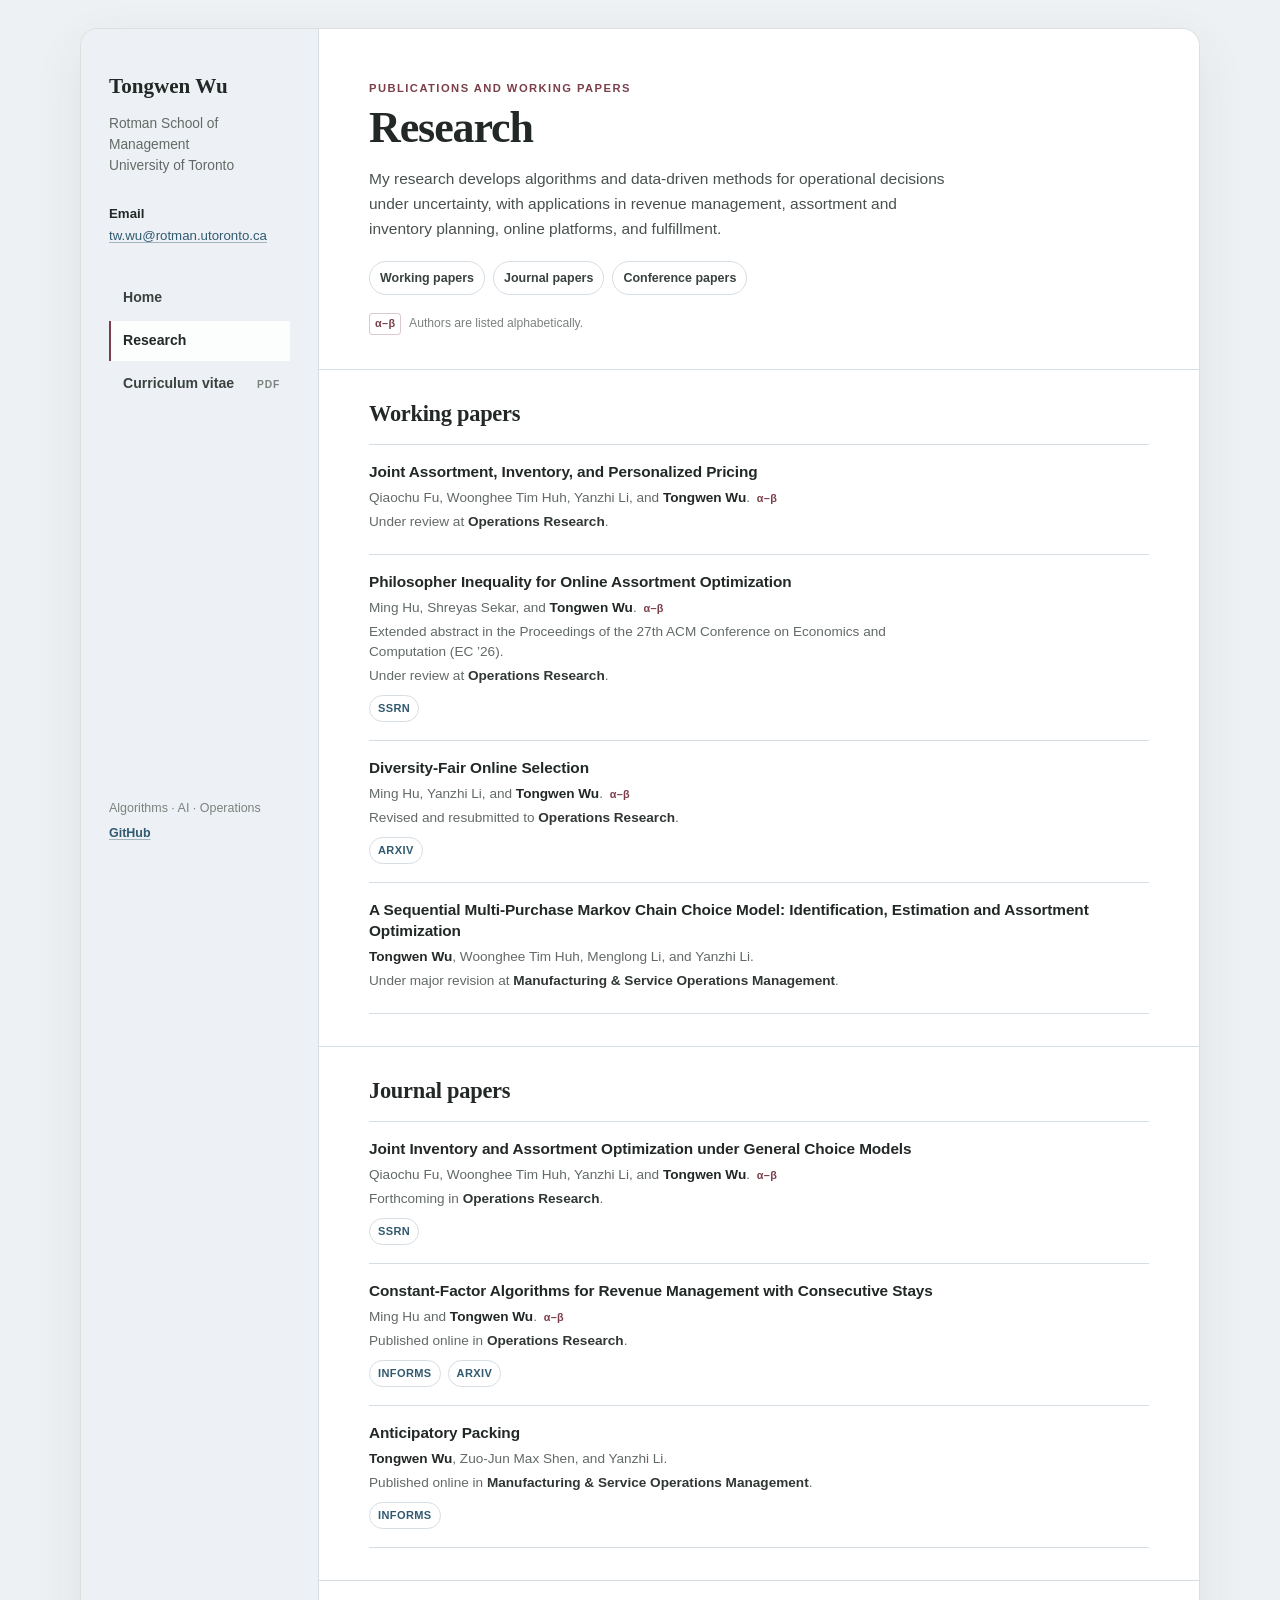
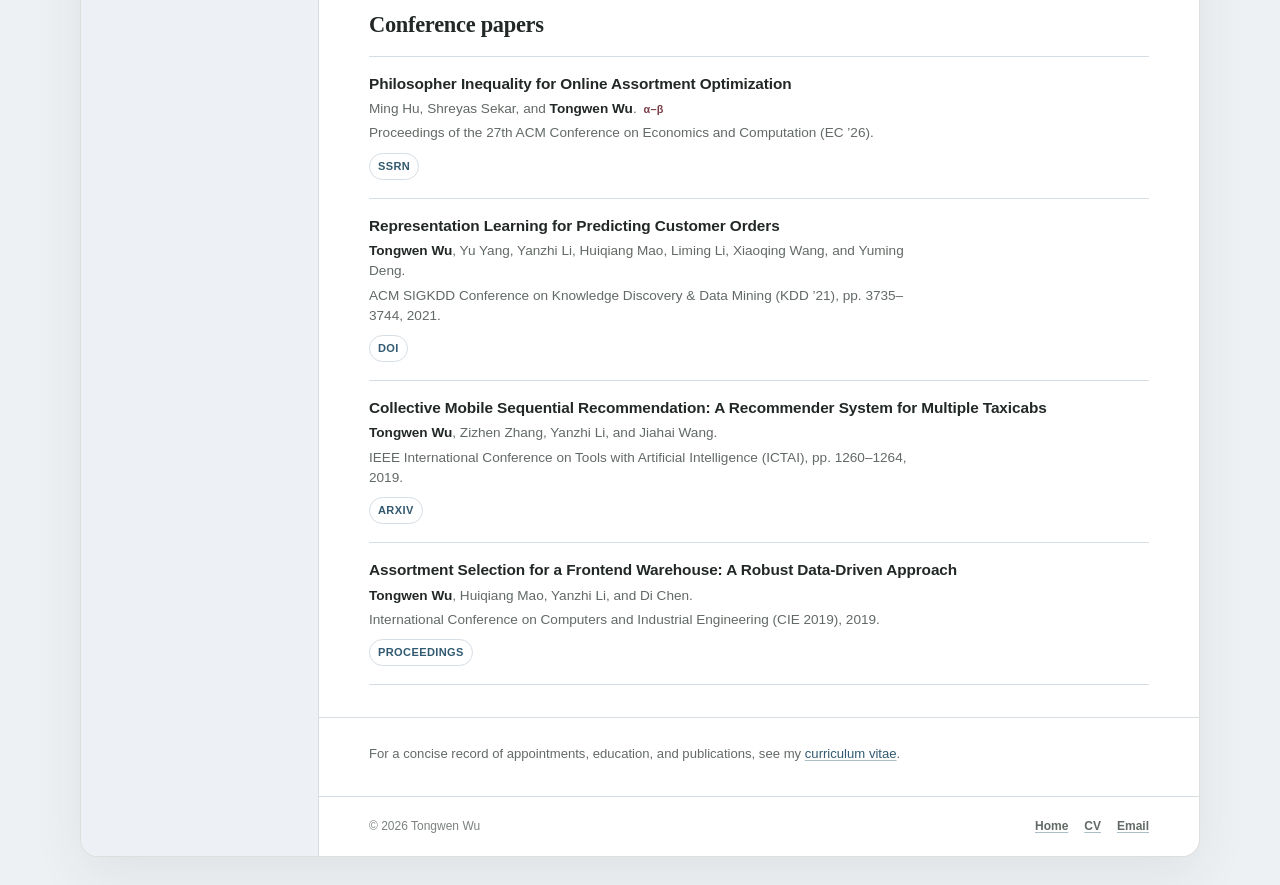
==== commit e572acda: "Update CV and add personalized pricing paper" ====
--- a/research.html
+++ b/research.html
@@ -82,6 +82,12 @@
         <section class="research-section" aria-labelledby="working-papers">
           <h2 id="working-papers">Working papers</h2>
           <ol class="publication-list">
+            <li class="publication-entry" id="joint-pricing">
+              <h3>Joint Assortment, Inventory, and Personalized Pricing</h3>
+              <p class="authors">Qiaochu Fu, Woonghee Tim Huh, Yanzhi Li, and <strong>Tongwen Wu</strong>. <span class="author-order" aria-label="Authors listed alphabetically">α–β</span></p>
+              <p class="venue">Under review at <strong>Operations Research</strong>.</p>
+            </li>
+
             <li class="publication-entry">
               <h3>Philosopher Inequality for Online Assortment Optimization</h3>
               <p class="authors">Ming Hu, Shreyas Sekar, and <strong>Tongwen Wu</strong>. <span class="author-order" aria-label="Authors listed alphabetically">α–β</span></p>
@@ -111,7 +117,7 @@
             <li class="publication-entry">
               <h3>Joint Inventory and Assortment Optimization under General Choice Models</h3>
               <p class="authors">Qiaochu Fu, Woonghee Tim Huh, Yanzhi Li, and <strong>Tongwen Wu</strong>. <span class="author-order" aria-label="Authors listed alphabetically">α–β</span></p>
-              <p class="venue">Conditionally accepted at <strong>Operations Research</strong>.</p>
+              <p class="venue">Forthcoming in <strong>Operations Research</strong>.</p>
               <p class="resource-links"><a href="https://papers.ssrn.com/sol3/papers.cfm?abstract_id=7009619">SSRN</a></p>
             </li>
 
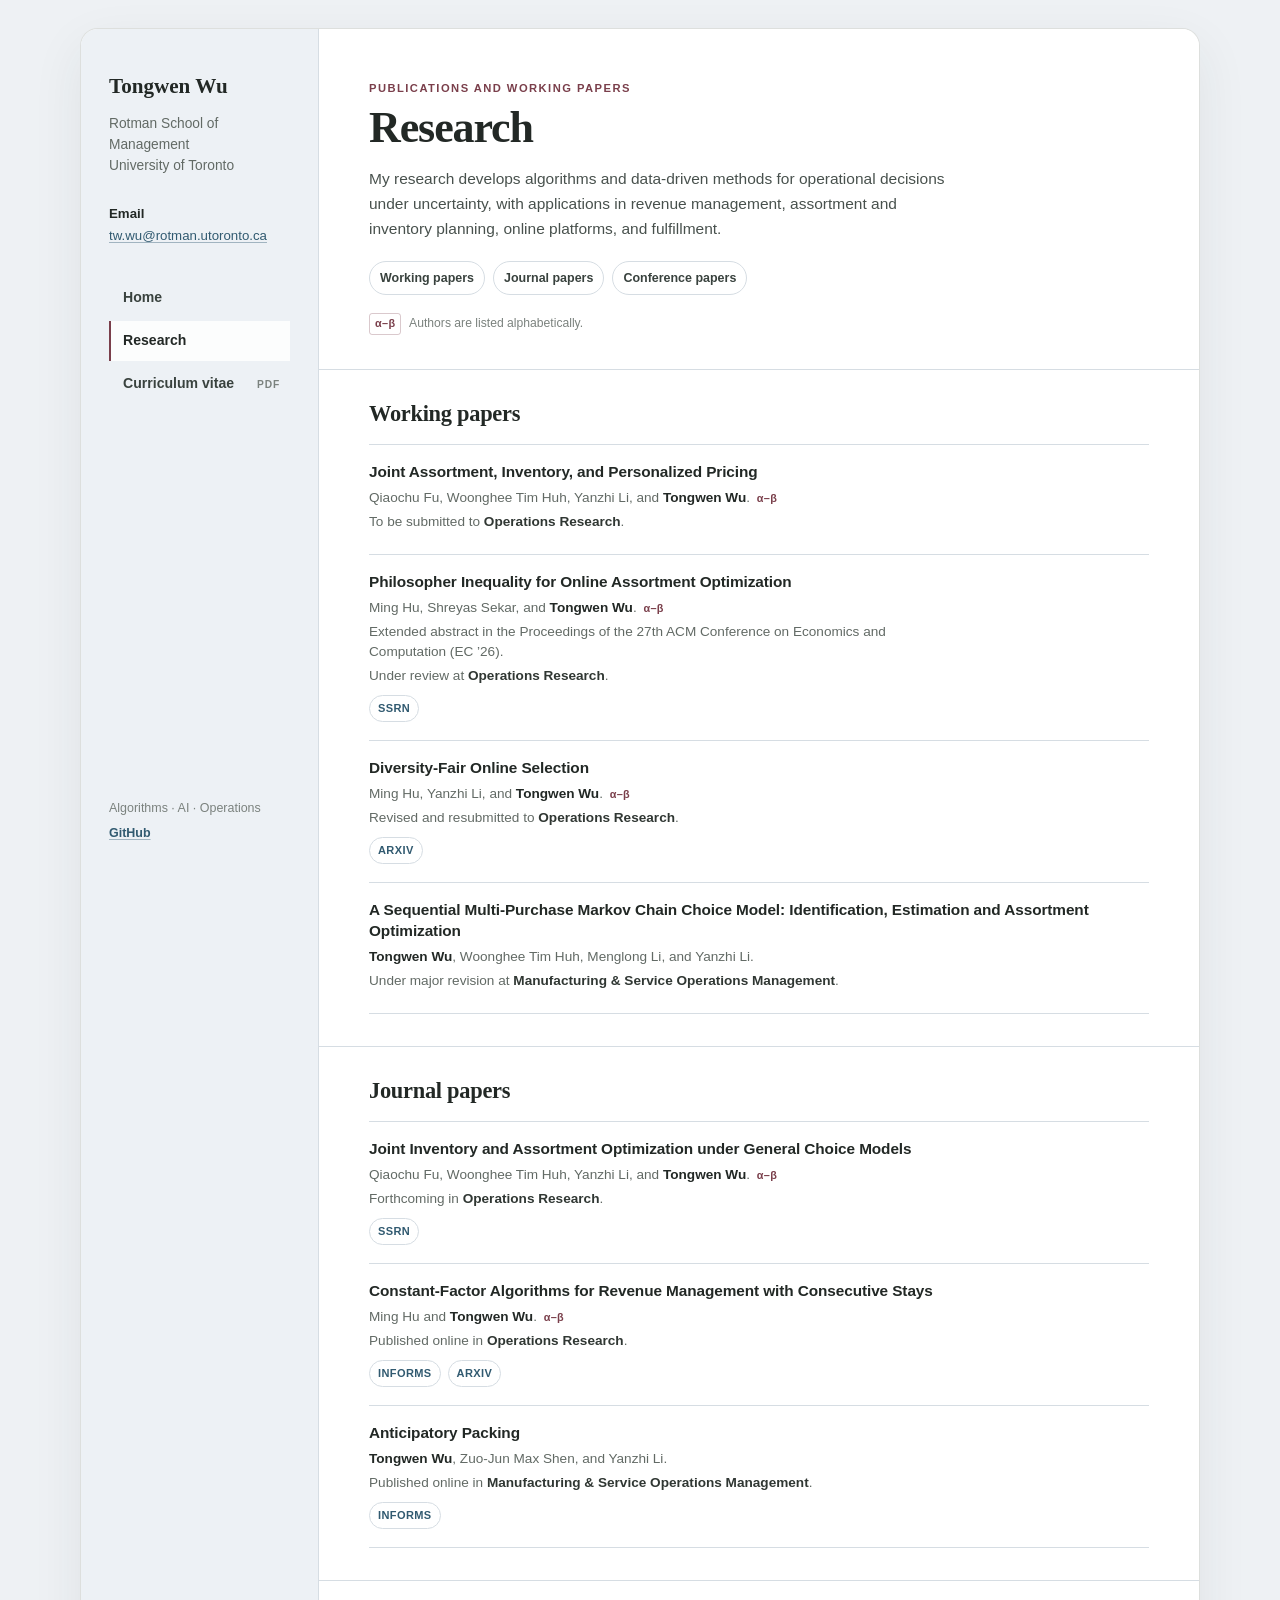
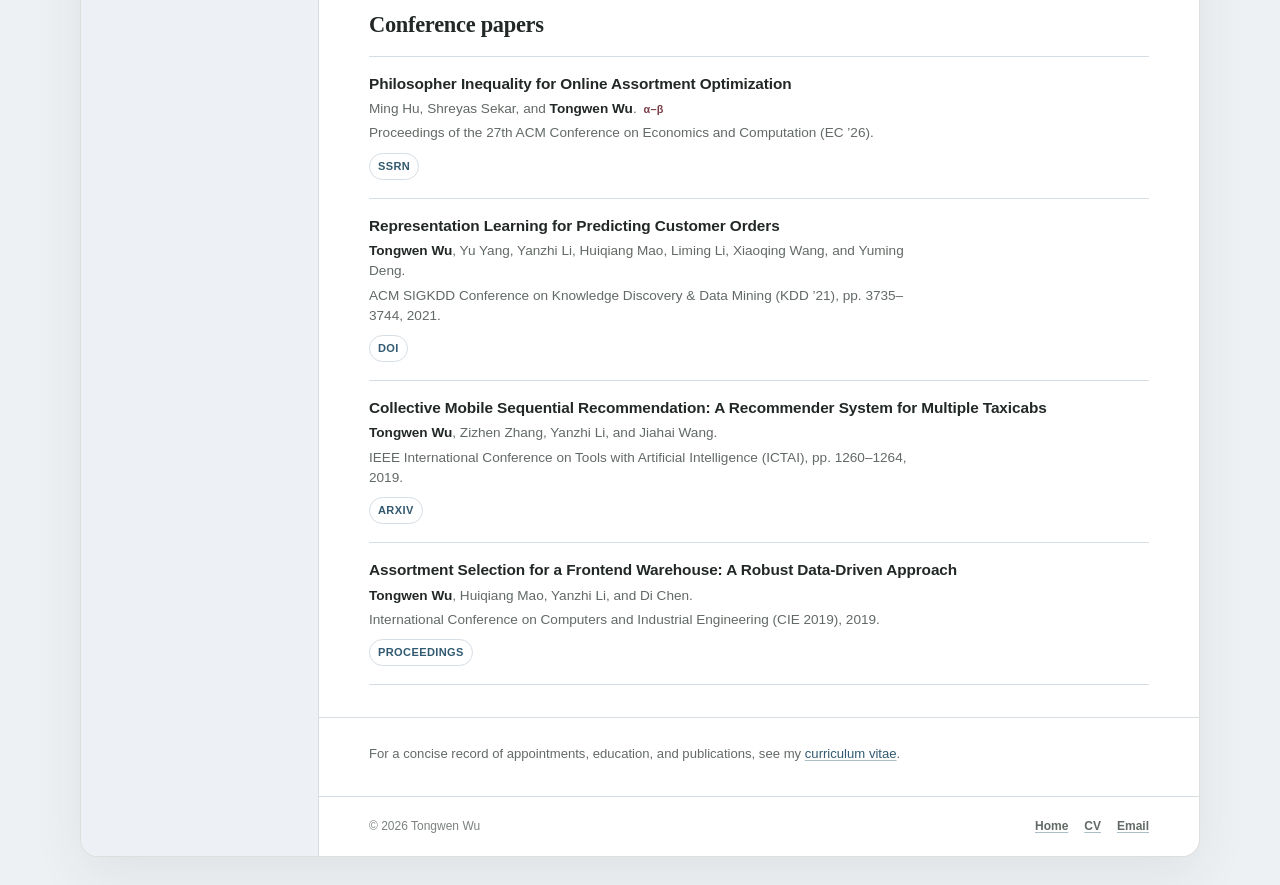
==== commit 5be611f6: "Update CV and personalized pricing status" ====
--- a/research.html
+++ b/research.html
@@ -85,7 +85,7 @@
             <li class="publication-entry" id="joint-pricing">
               <h3>Joint Assortment, Inventory, and Personalized Pricing</h3>
               <p class="authors">Qiaochu Fu, Woonghee Tim Huh, Yanzhi Li, and <strong>Tongwen Wu</strong>. <span class="author-order" aria-label="Authors listed alphabetically">α–β</span></p>
-              <p class="venue">Under review at <strong>Operations Research</strong>.</p>
+              <p class="venue">To be submitted to <strong>Operations Research</strong>.</p>
             </li>
 
             <li class="publication-entry">
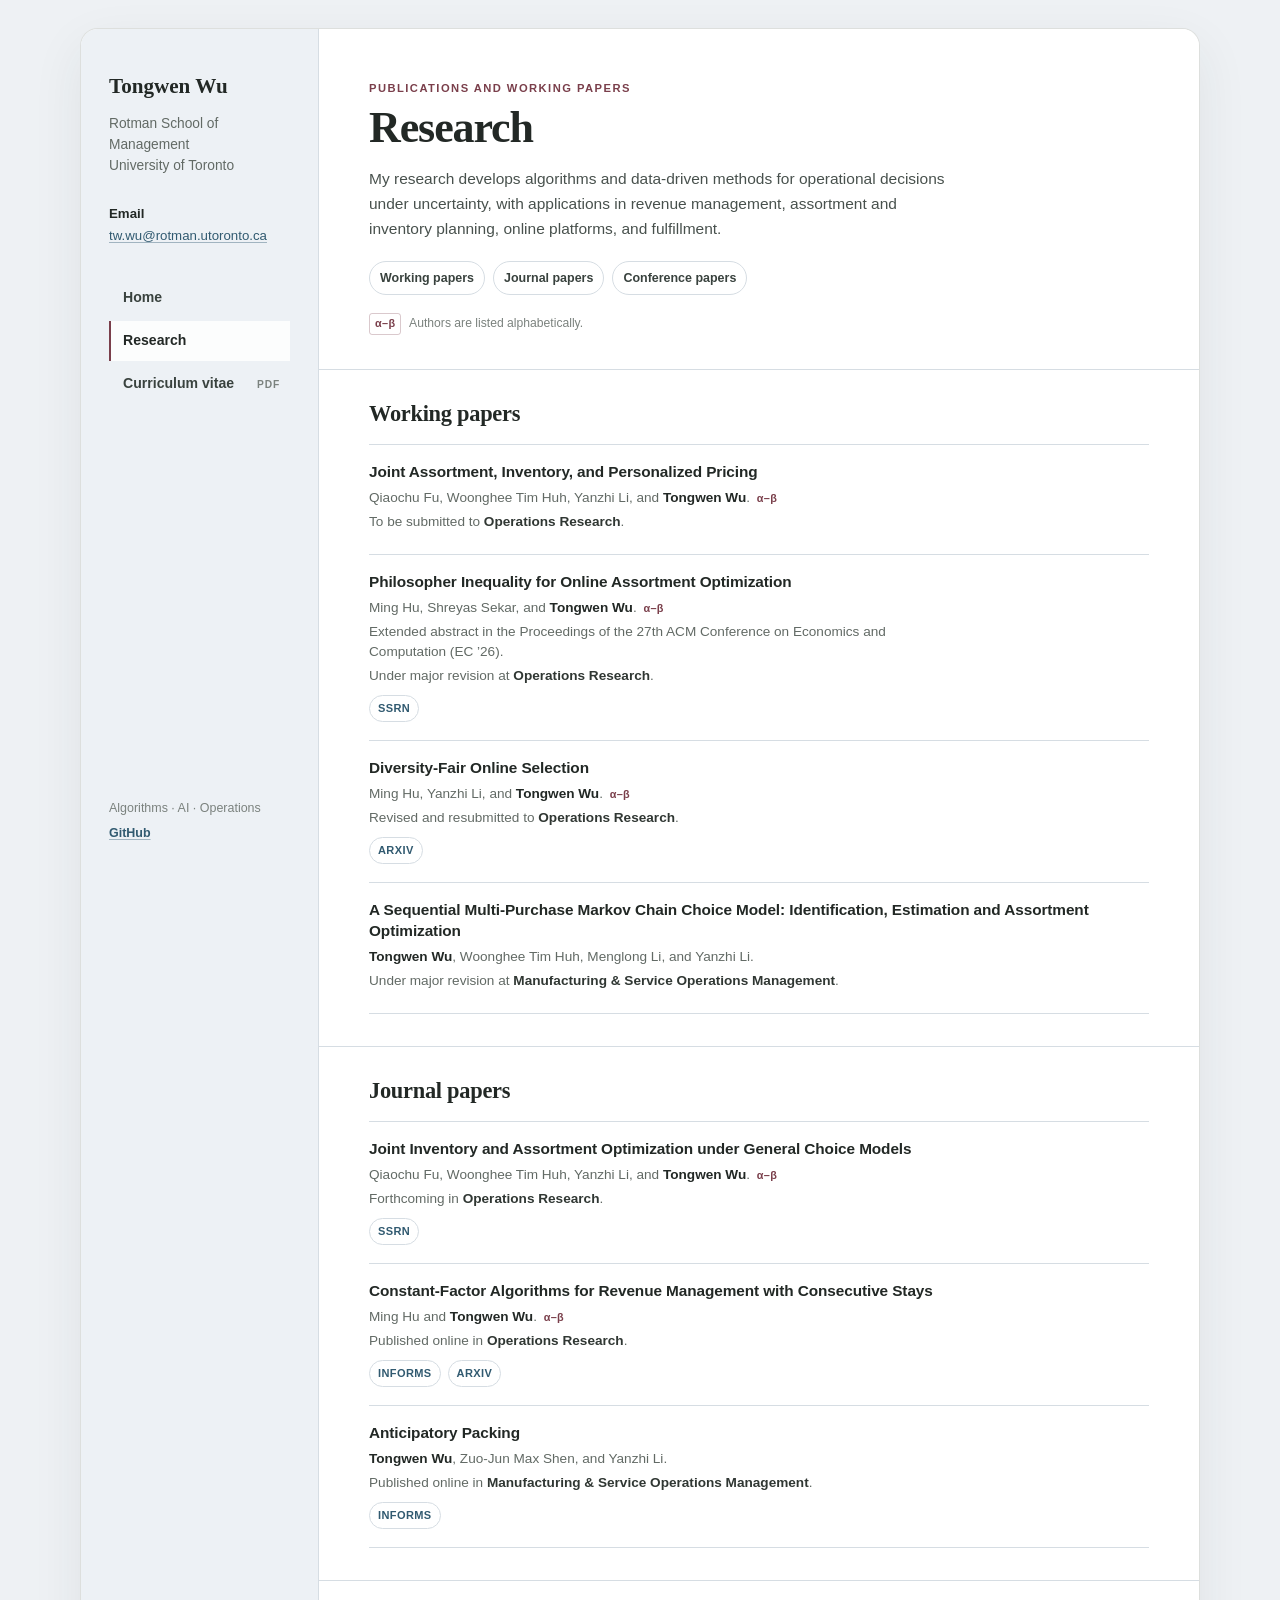
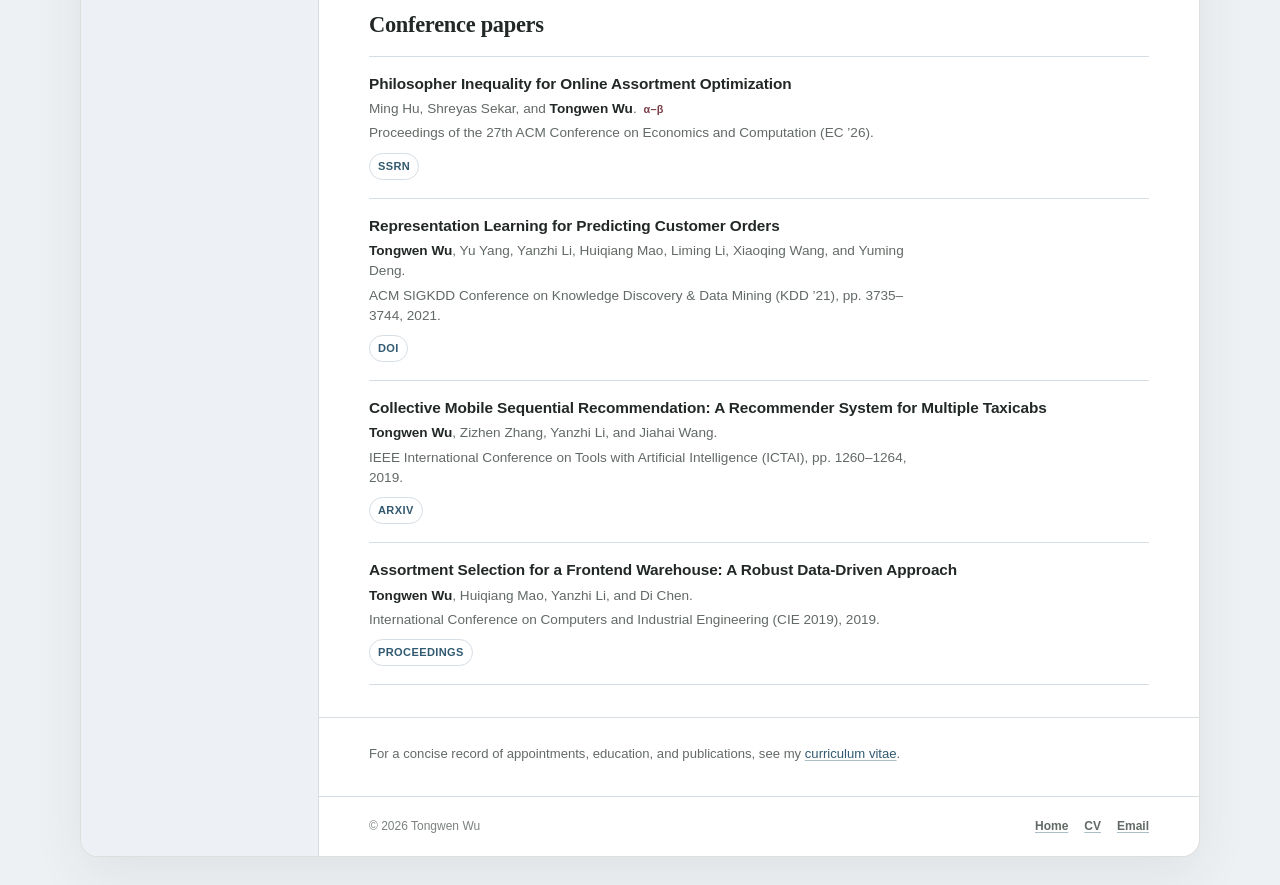
==== commit 1564431f: "Update CV and Philosopher paper status" ====
--- a/research.html
+++ b/research.html
@@ -92,7 +92,7 @@
               <h3>Philosopher Inequality for Online Assortment Optimization</h3>
               <p class="authors">Ming Hu, Shreyas Sekar, and <strong>Tongwen Wu</strong>. <span class="author-order" aria-label="Authors listed alphabetically">α–β</span></p>
               <p class="venue">Extended abstract in the Proceedings of the 27th ACM Conference on Economics and Computation (EC ’26).</p>
-              <p class="venue">Under review at <strong>Operations Research</strong>.</p>
+              <p class="venue">Under major revision at <strong>Operations Research</strong>.</p>
               <p class="resource-links"><a href="https://papers.ssrn.com/sol3/papers.cfm?abstract_id=6926638">SSRN</a></p>
             </li>
 
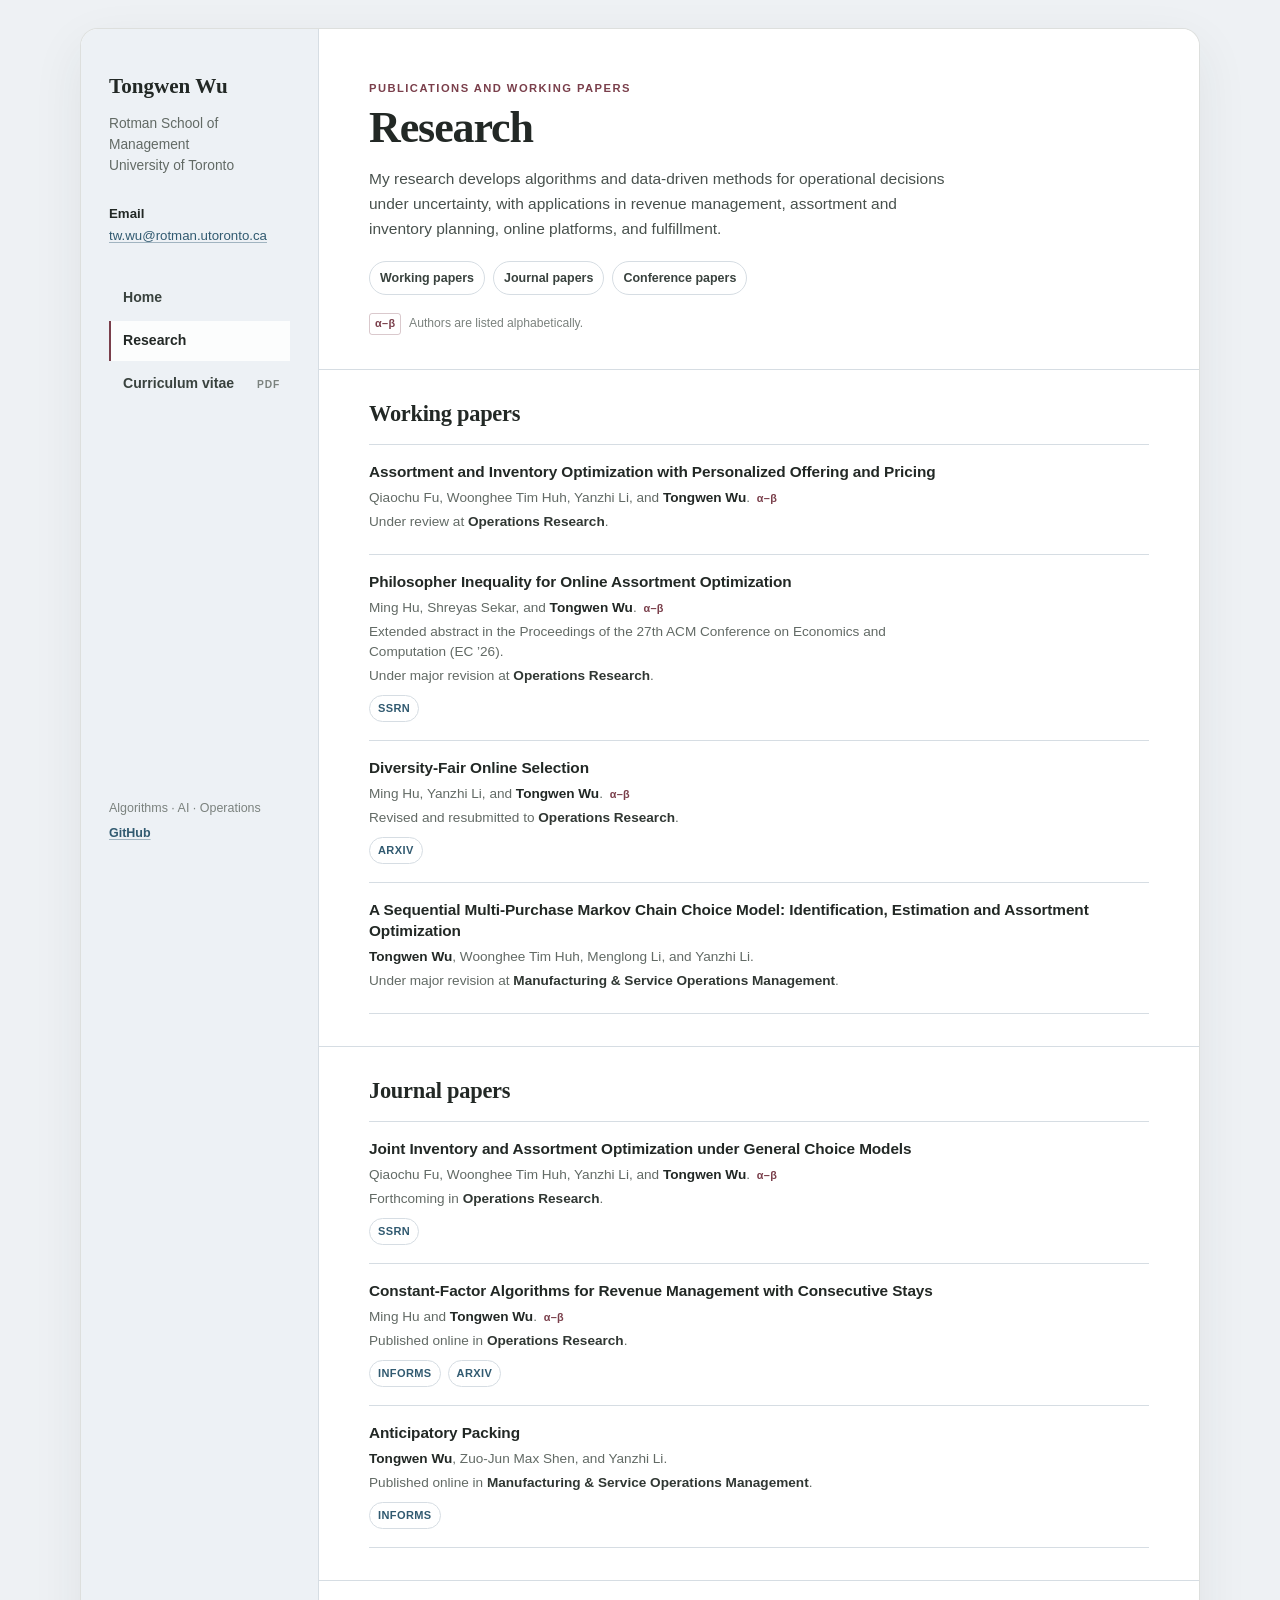
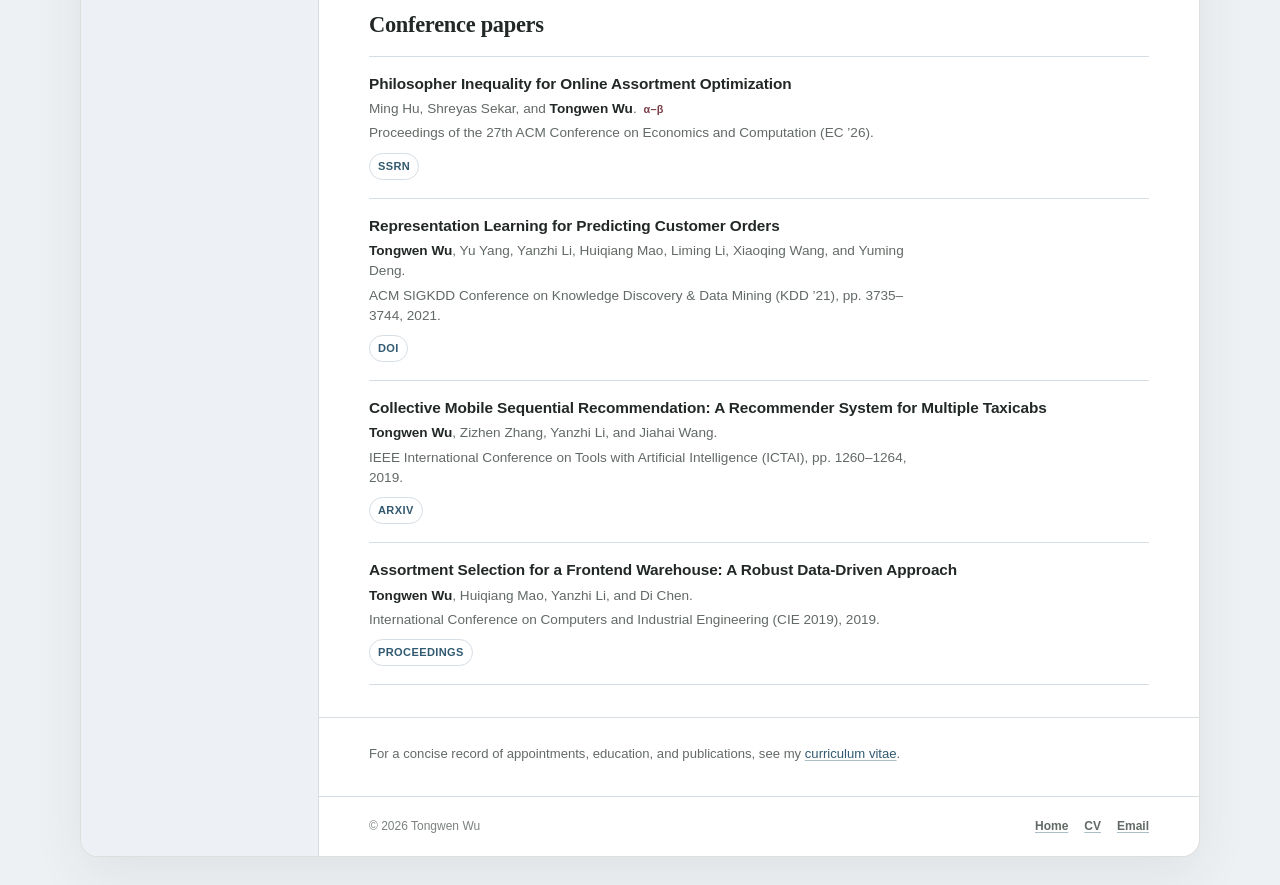
==== commit 70c5ce1c: "Update CV and personalized assortment paper" ====
--- a/research.html
+++ b/research.html
@@ -83,9 +83,9 @@
           <h2 id="working-papers">Working papers</h2>
           <ol class="publication-list">
             <li class="publication-entry" id="joint-pricing">
-              <h3>Joint Assortment, Inventory, and Personalized Pricing</h3>
+              <h3>Assortment and Inventory Optimization with Personalized Offering and Pricing</h3>
               <p class="authors">Qiaochu Fu, Woonghee Tim Huh, Yanzhi Li, and <strong>Tongwen Wu</strong>. <span class="author-order" aria-label="Authors listed alphabetically">α–β</span></p>
-              <p class="venue">To be submitted to <strong>Operations Research</strong>.</p>
+              <p class="venue">Under review at <strong>Operations Research</strong>.</p>
             </li>
 
             <li class="publication-entry">
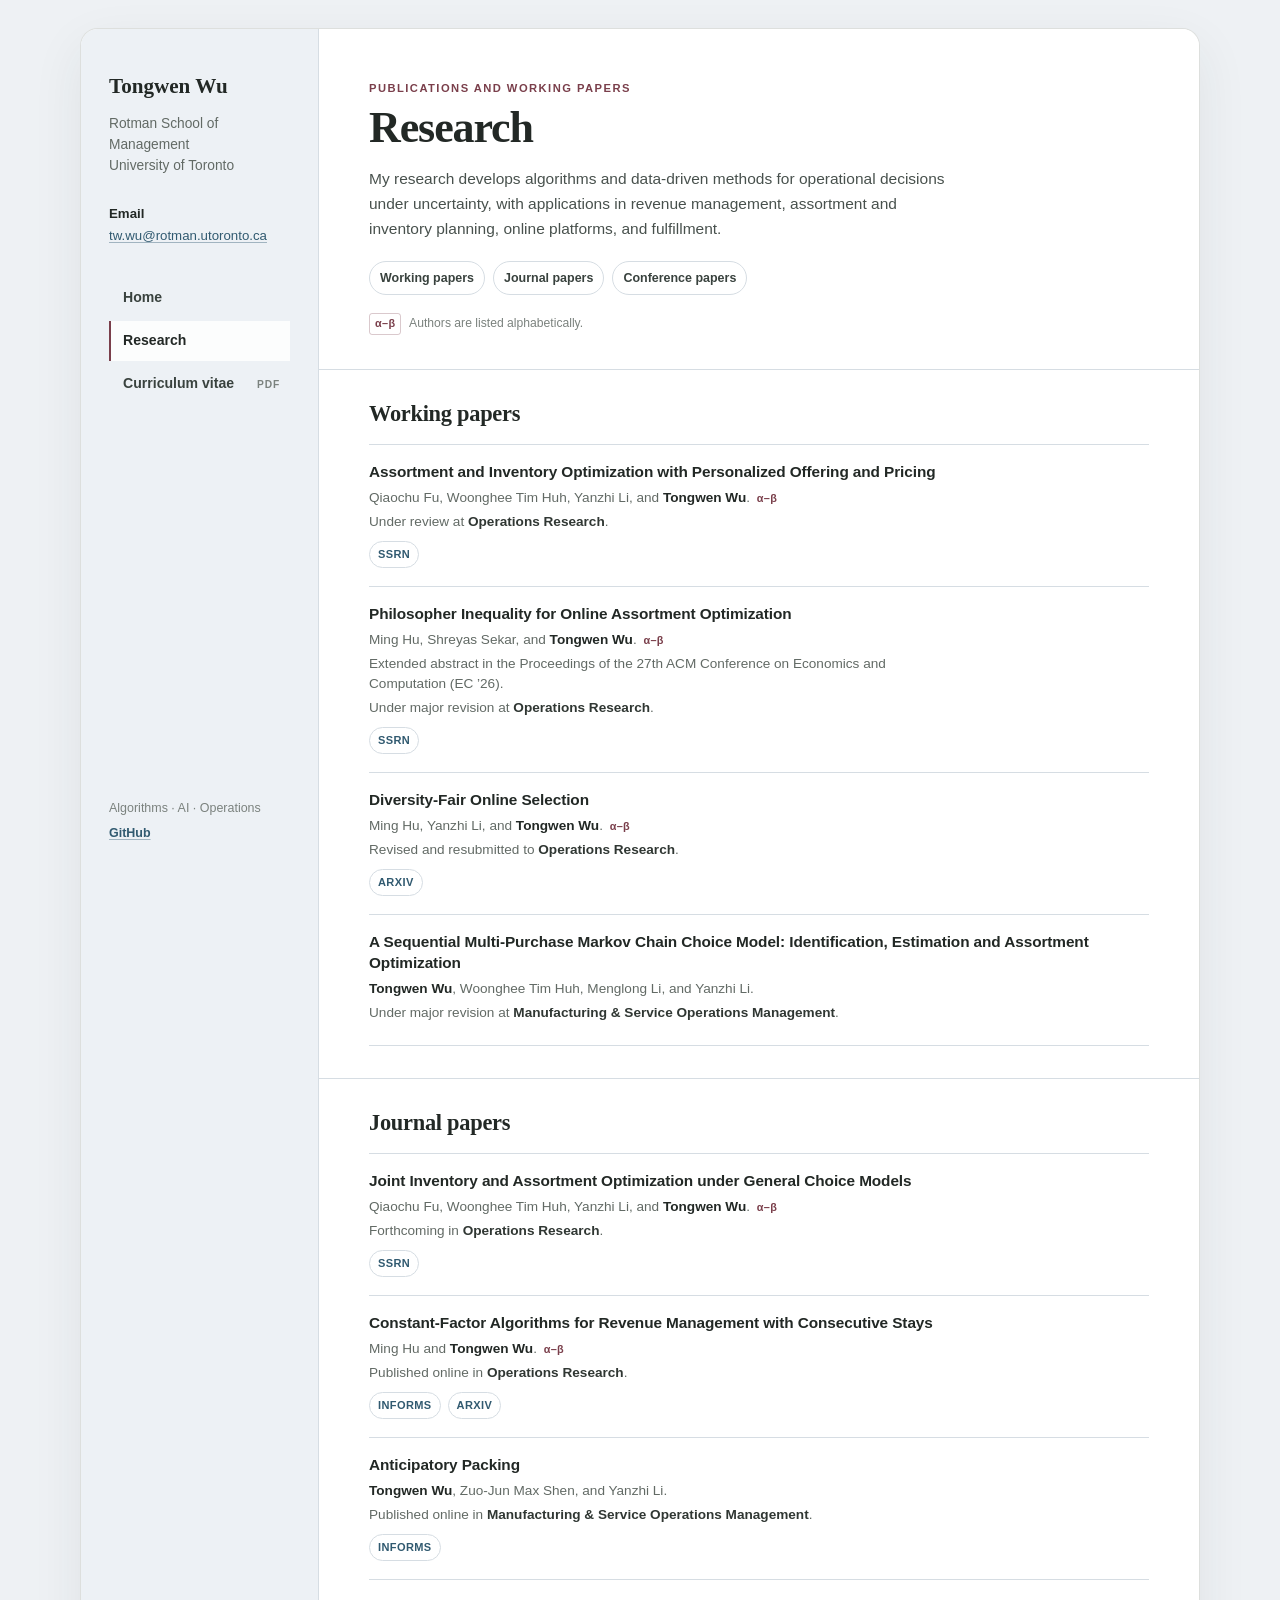
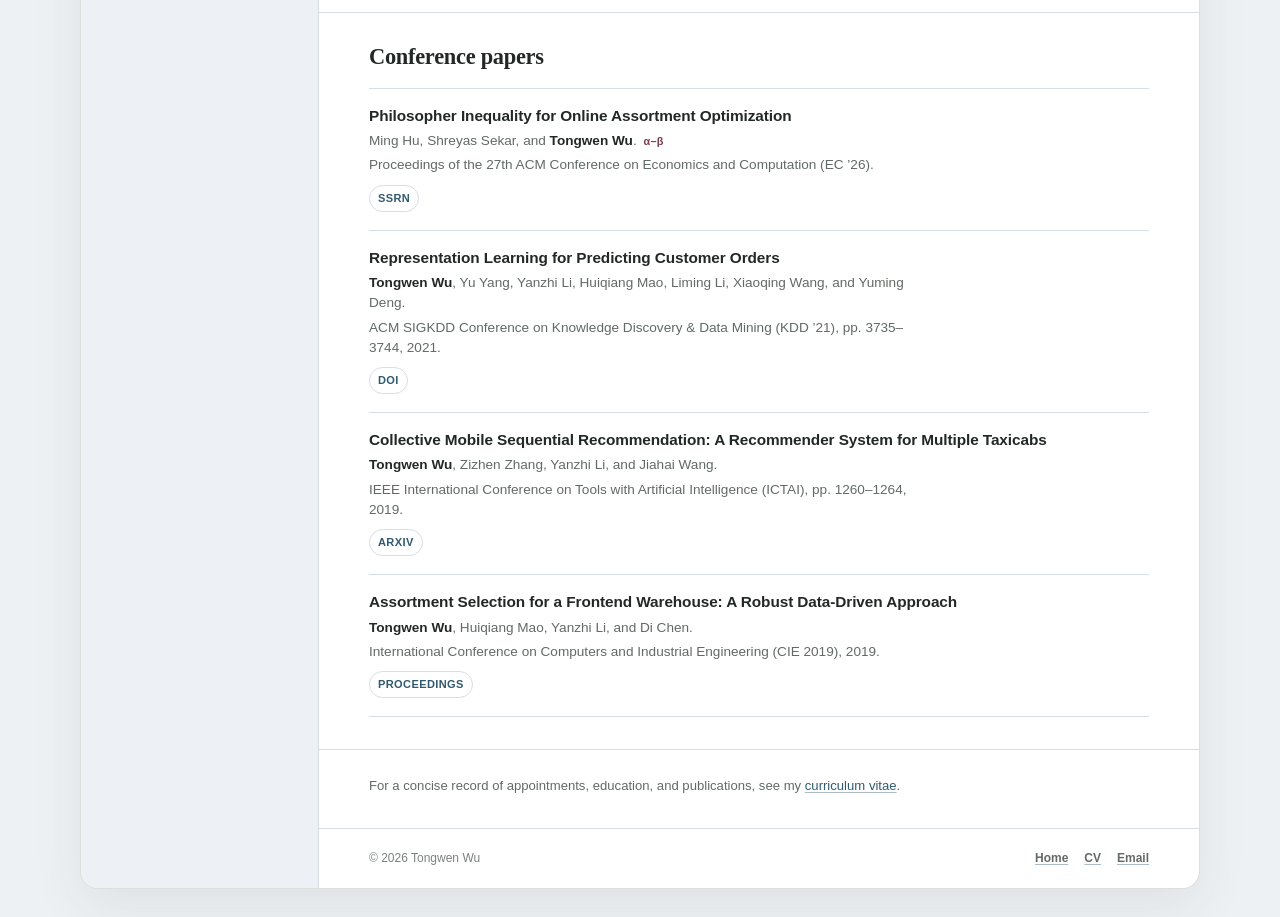
==== commit c5ad2e74: "Add SSRN paper link and highlight job market notice" ====
--- a/research.html
+++ b/research.html
@@ -86,6 +86,7 @@
               <h3>Assortment and Inventory Optimization with Personalized Offering and Pricing</h3>
               <p class="authors">Qiaochu Fu, Woonghee Tim Huh, Yanzhi Li, and <strong>Tongwen Wu</strong>. <span class="author-order" aria-label="Authors listed alphabetically">α–β</span></p>
               <p class="venue">Under review at <strong>Operations Research</strong>.</p>
+              <p class="resource-links"><a href="https://papers.ssrn.com/sol3/papers.cfm?abstract_id=7596959">SSRN</a></p>
             </li>
 
             <li class="publication-entry">
--- a/styles.css
+++ b/styles.css
@@ -284,8 +284,16 @@
 
 .profile-intro {
   max-width: 68ch;
-  margin-bottom: 26px;
+  margin-bottom: 14px;
   color: #454d49;
+}
+
+.job-market-note {
+  margin: 0 0 26px;
+  padding: 10px 14px;
+  border-left: 3px solid var(--burgundy);
+  background: var(--soft);
+  color: var(--burgundy);
 }
 
 .hero h2 {
